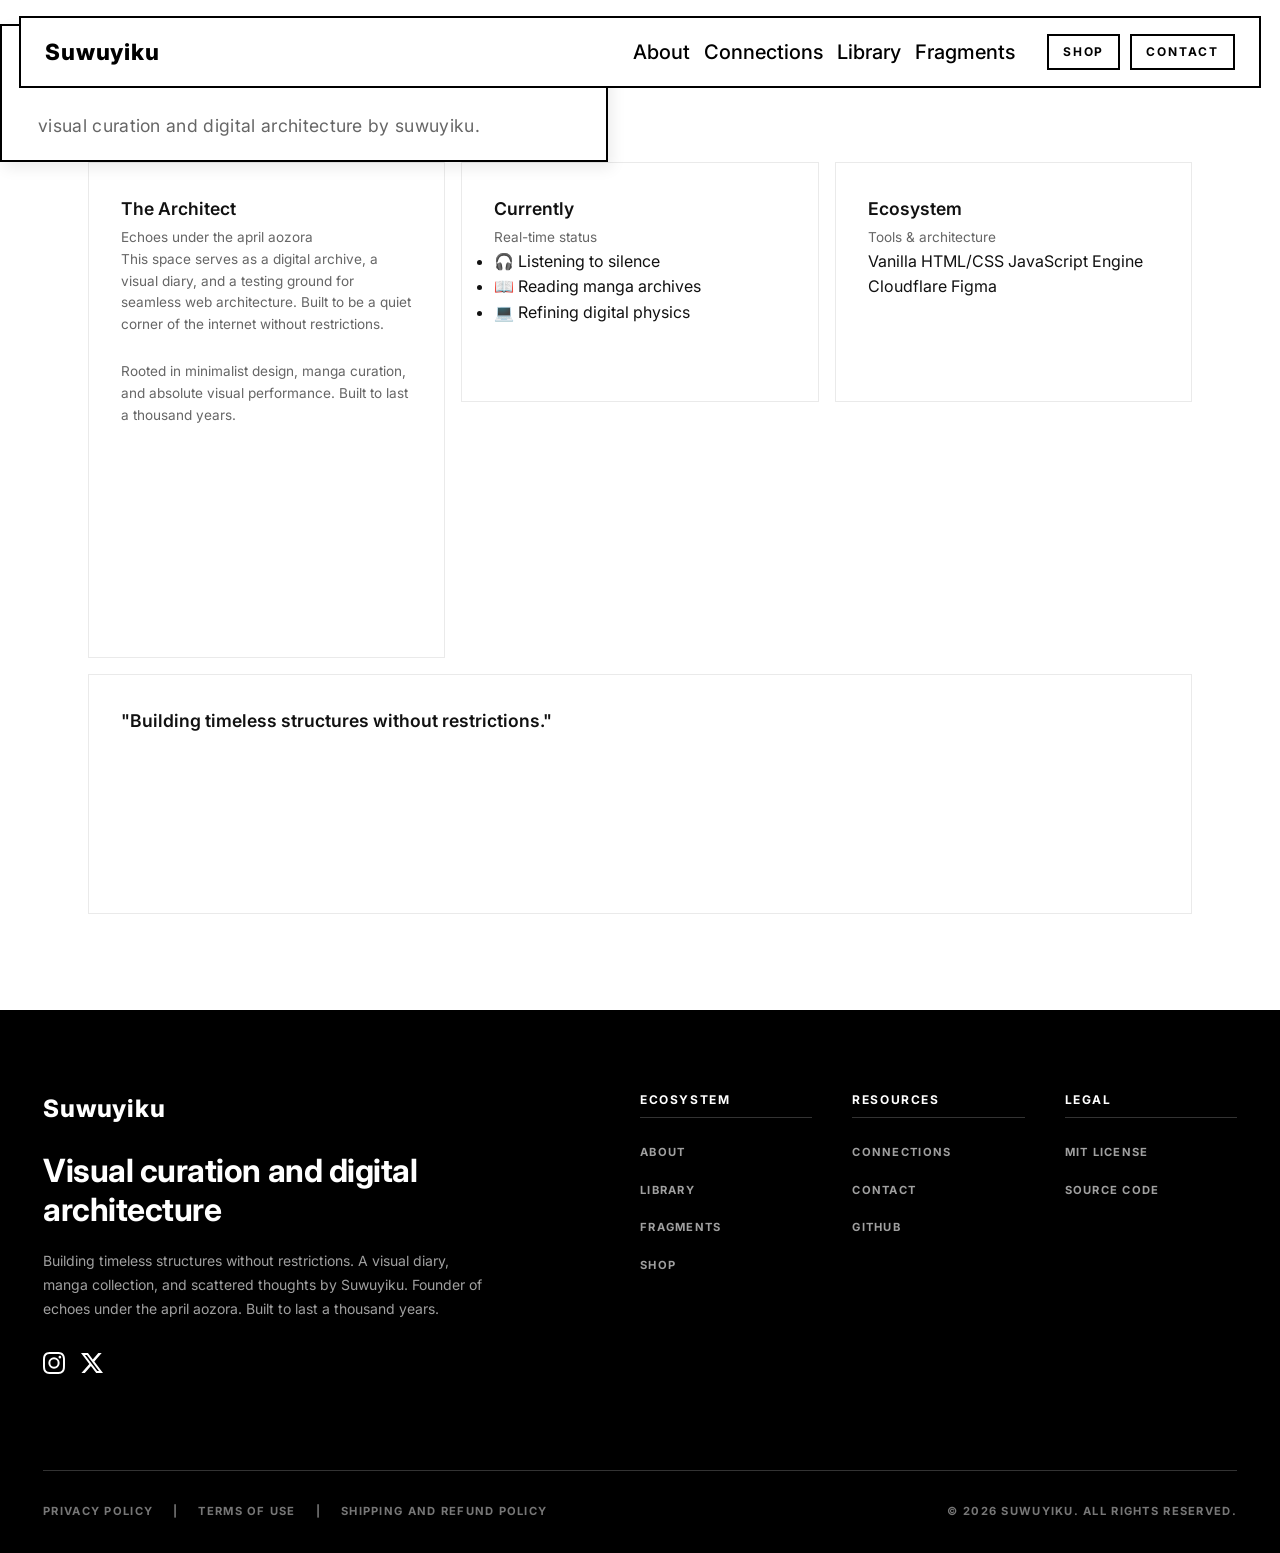
==== about.html @ 95ca5d49 "Add about page with navigation and content" ====
<!DOCTYPE html>
<html lang="en">
<head>
    <meta charset="UTF-8">
    <meta name="viewport" content="width=device-width, initial-scale=1.0">
    <meta name="description" content="Behind the delusion. The visual curation and digital architecture of Suwuyiku.">

    <title>About • Suwuyiku</title>
    
    <link rel="icon" type="image/webp" href="assets/logo.png">
    
    <!-- Strict External Stylesheet Link -->
    <link rel="stylesheet" href="style.css">
    
    <link href="https://fonts.googleapis.com/css2?family=Inter:wght@400;500;600;700;800&display=swap" rel="stylesheet">
    <link href="https://fonts.googleapis.com/css2?family=Bebas+Neue&family=Caveat:wght@700&family=Fredoka:wght@600&family=Sniglet&family=Teko:wght@600&display=swap" rel="stylesheet">
</head>
<body>

    <!-- NAV BAR (Exact match to index) -->
    <nav class="top-nav">
        <div class="nav-left">
            <a href="/" style="text-decoration: none;"><span class="logo-text">Suwuyiku</span></a>
        </div>
        <div class="nav-right">
            <ul class="nav-links">
                <li><a href="/about" class="active">About</a></li>
                <li><a href="/connections">Connections</a></li>
                <li><a href="/library">Library</a></li>
                <li><a href="/fragments">Fragments</a></li>
            </ul>
            <div class="nav-actions">
                <a href="https://suwuyiku.pages.dev/shop" class="btn-action">SHOP</a>
                <a href="/contact" class="btn-action">CONTACT</a>
            </div>
            <button class="hamburger-btn" aria-label="Open Menu">
                <span class="bar"></span><span class="bar"></span><span class="bar"></span>
            </button>
        </div>
    </nav>

    <!-- MOBILE SIDEBAR (Exact match to index) -->
    <div class="mobile-sidebar">
        <div class="sidebar-header">
            <a href="/" class="sidebar-logo" style="text-decoration: none;">Suwuyiku</a>
            <button class="close-sidebar-btn" aria-label="Close Menu">&times;</button>
        </div>
        <div class="sidebar-menu-container">
            <ul class="sidebar-links">
                <li><a href="/">Home</a></li>
                <li><a href="/about">About</a></li>
                <li><a href="/connections">Connections</a></li>
                <li><a href="/library">Library</a></li>
                <li><a href="/fragments">Fragments</a></li>
            </ul>
            <div class="sidebar-actions">
                <a href="https://suwuyiku.pages.dev/shop" class="sidebar-btn-action">SHOP</a>
                <a href="/contact" class="sidebar-btn-action">CONTACT</a>
            </div>
        </div>
        <div class="sidebar-footer">
            <span class="copyright">&copy; 2026 SUWUYIKU. ALL RIGHTS RESERVED.</span>
        </div>
    </div>
    <div class="sidebar-overlay"></div>
    
    <!-- PAGE HERO -->
    <header class="page-hero">
        <div class="hero-content">
            <h1>Behind the delusion</h1>
            <h2>visual curation and digital architecture by <span class="name-glow">suwuyiku</span>.</h2>
        </div>
    </header>
    
    <!-- ABOUT BENTO GRID -->
    <main class="bento-container about-page-grid">
        
        <!-- Bio Card (Large) -->
        <div class="bento-card card-large profile-card">
            <div class="card-content">
                <h2>The Architect</h2>
                <p>Echoes under the april aozora</p>
                <div class="bio-text">
                    <p>This space serves as a digital archive, a visual diary, and a testing ground for seamless web architecture. Built to be a quiet corner of the internet without restrictions.</p>
                    <br>
                    <p>Rooted in minimalist design, manga curation, and absolute visual performance. Built to last a thousand years.</p>
                </div>
            </div>
        </div>
        
        <!-- Status Card -->
        <div class="bento-card status-card">
            <div class="card-content">
                <h2>Currently</h2>
                <p>Real-time status</p>
                <ul class="status-list">
                    <li><span class="status-icon">🎧</span> <span>Listening to silence</span></li>
                    <li><span class="status-icon">📖</span> <span>Reading manga archives</span></li>
                    <li><span class="status-icon">💻</span> <span>Refining digital physics</span></li>
                </ul>
            </div>
        </div>

        <!-- Stack / Philosophy Card -->
        <div class="bento-card stack-card">
            <div class="card-content">
                <h2>Ecosystem</h2>
                <p>Tools & architecture</p>
                <div class="stack-tags">
                    <span class="tag">Vanilla HTML/CSS</span>
                    <span class="tag">JavaScript Engine</span>
                    <span class="tag">Cloudflare</span>
                    <span class="tag">Figma</span>
                </div>
            </div>
        </div>

        <!-- Quote Card (Full Wide) -->
        <div class="bento-card card-full-wide quote-card">
             <div class="card-content">
                  <h2 class="handwriting-quote">"Building timeless structures without restrictions."</h2>
             </div>
        </div>

    </main>

    <!-- FOOTER (Exact match to index) -->
    <footer class="site-footer">
        <div class="footer-top">
            <div class="footer-brand">
                <span class="logo-text footer-logo">Suwuyiku</span>
                <h2>Visual curation and digital architecture</h2>
                <p>Building timeless structures without restrictions. A visual diary, manga collection, and scattered thoughts by Suwuyiku. Founder of echoes under the april aozora. Built to last a thousand years.</p>
                <div class="footer-social-icons">
                    <a href="https://instagram.com/Suwuyiku" target="_blank" rel="noopener noreferrer" aria-label="Instagram">
                        <svg viewBox="0 0 24 24" width="22" height="22" fill="currentColor"><path d="M12 2.163c3.204 0 3.584.012 4.85.07 3.252.148 4.771 1.691 4.919 4.919.058 1.265.069 1.645.069 4.849 0 3.205-.012 3.584-.069 4.849-.149 3.225-1.664 4.771-4.919 4.919-1.266.058-1.644.07-4.85.07-3.204 0-3.584-.012-4.849-.07-3.26-.149-4.771-1.7-4.919-4.92-.058-1.265-.07-1.644-.07-4.849 0-3.204.013-3.583.07-4.849.149-3.227 1.664-4.771 4.919-4.919 1.266-.057 1.645-.069 4.849-.069zM12 0C8.741 0 8.333.014 7.053.072 2.695.272.273 2.69.073 7.052.014 8.333 0 8.741 0 12c0 3.259.014 3.668.072 4.948.2 4.358 2.618 6.78 6.98 6.98C8.333 23.986 8.741 24 12 24c3.259 0 3.668-.014 4.948-.072 4.354-.2 6.782-2.618 6.979-6.98.059-1.28.073-1.689.073-4.948 0-3.259-.014-3.667-.072-4.947-.196-4.354-2.617-6.78-6.979-6.98C15.668.014 15.259 0 12 0zm0 5.838a6.162 6.162 0 100 12.324 6.162 6.162 0 000-12.324zM12 16a4 4 0 110-8 4 4 0 010 8zm6.406-11.845a1.44 1.44 0 100 2.881 1.44 1.44 0 000-2.881z"/></svg>
                    </a>
                    <a href="https://x.com/Suwuyiku" target="_blank" rel="noopener noreferrer" aria-label="X (Twitter)">
                        <svg viewBox="0 0 24 24" width="22" height="22" fill="currentColor"><path d="M18.901 1.153h3.68l-8.04 9.19L24 22.846h-7.406l-5.8-7.584-6.638 7.584H.474l8.6-9.83L0 1.154h7.594l5.243 6.932ZM17.61 20.644h2.039L6.486 3.24H4.298Z"/></svg>
                    </a>
                </div>
            </div>
            <div class="footer-links">
                <div class="link-column">
                    <h3>Ecosystem</h3>
                    <ul>
                        <li><a href="/about">About</a></li>
                        <li><a href="/library">Library</a></li>
                        <li><a href="/fragments">Fragments</a></li>
                        <li><a href="https://suwuyiku.pages.dev/shop">Shop</a></li>
                    </ul>
                </div>
                <div class="link-column">
                    <h3>Resources</h3>
                    <ul>
                        <li><a href="/connections">Connections</a></li>
                        <li><a href="/contact">Contact</a></li>
                        <li><a href="https://github.com/Suwuyiku">GitHub</a></li>
                    </ul>
                </div>
                <div class="link-column">
                    <h3>Legal</h3>
                    <ul>
                        <li><a href="https://github.com/Suwuyiku/suwuyiku/blob/main/LICENSE">MIT License</a></li>
                        <li><a href="https://github.com/Suwuyiku/suwuyiku">Source Code</a></li>
                    </ul>
                </div>
            </div>
        </div>
        <div class="footer-bottom">
            <div class="footer-bottom-links">
                <a href="/legal/privacy-policy">Privacy Policy</a><span class="divider">|</span>
                <a href="/legal/terms-of-use">Terms of Use</a><span class="divider">|</span>
                <a href="/legal/shipping-and-refund">Shipping and Refund Policy</a>
            </div>
            <div class="copyright">&copy; 2026 Suwuyiku. All Rights Reserved.</div>
        </div>
    </footer>

    <!-- LIGHTWEIGHT JS FOR MOBILE MENU ONLY -->
    <script>
        document.addEventListener("DOMContentLoaded", () => {
            const hamburger = document.querySelector('.hamburger-btn');
            const sidebar = document.querySelector('.mobile-sidebar');
            const overlay = document.querySelector('.sidebar-overlay');
            const closeBtn = document.querySelector('.close-sidebar-btn');

            if (hamburger && sidebar && overlay && closeBtn) {
                function toggleMenu() {
                    sidebar.classList.toggle('active');
                    overlay.classList.toggle('active');
                    document.body.classList.toggle('no-scroll'); 
                }
                hamburger.addEventListener('click', toggleMenu);
                closeBtn.addEventListener('click', toggleMenu);
                overlay.addEventListener('click', toggleMenu);
            }
        });
    </script>
</body>
</html>
---- style.css ----
/* =========================================
   SUWUYIKU • MASTER STYLESHEET
   
   TABLE OF CONTENTS:
   01. CORE & VARIABLES
   02. NAVIGATION & FOOTER
   03. HOME PAGE: HERO & BENTO GRID
   04. HOME PAGE: BENTO CARD COMPONENTS
   05. PAGE: ABOUT (Reserved Room)
   06. PAGE: SHOP (Reserved Room)
   07. PAGE: LIBRARY (KODANSHA EDITORIAL ENGINE)
   08. PAGE: FRAGMENTS
   09. PAGE: CONNECTIONS
   10. PAGE: CONTACT & LEGAL
   11. MOBILE RESPONSIVE ENGINE (Must remain at bottom)
   ========================================= */

/* =========================================
   01. CORE & VARIABLES
   ========================================= */
html { font-size: 100%; -webkit-text-size-adjust: 100%; scroll-behavior: smooth; }
* { margin: 0; padding: 0; box-sizing: border-box; font-family: 'Inter', -apple-system, BlinkMacSystemFont, "Segoe UI", sans-serif; }

:root {
    --bg-color: #FFFFFF;
    --text-color: #111111;
    --border-color: #EAEAEA; 
    --kodansha-black: #000000; 
    --hover-gray: #888888; 
}

::selection { background-color: var(--kodansha-black); color: var(--bg-color); }
::-moz-selection { background-color: var(--kodansha-black); color: var(--bg-color); }
.site-footer ::selection, .site-footer *::selection { background-color: var(--bg-color); color: var(--kodansha-black); }
.site-footer ::-moz-selection, .site-footer *::-moz-selection { background-color: var(--bg-color); color: var(--kodansha-black); }

body { background-color: var(--bg-color); color: var(--text-color); padding: 0; line-height: 1.6; overflow-x: hidden; display: flex; flex-direction: column; min-height: 100vh; }
a:focus-visible, button:focus-visible { outline: 0.125rem solid var(--hover-gray); outline-offset: 0.125rem; }
.protected-img { -webkit-user-drag: none !important; user-select: none !important; -moz-user-select: none !important; -webkit-user-select: none !important; -ms-user-select: none !important; pointer-events: auto; }

/* =========================================
   02. NAVIGATION & FOOTER
   ========================================= */
.top-nav { position: sticky; top: 1rem; z-index: 1000; display: flex; justify-content: space-between; align-items: center; border: 0.125rem solid var(--kodansha-black); padding: 1rem 1.5rem; background-color: var(--bg-color); margin: 1rem 1.5vw 0 1.5vw; }
.nav-left { display: flex; align-items: center; }
.logo-text { font-size: 1.4rem; font-weight: 800; letter-spacing: 0.05rem; color: var(--kodansha-black); }
.nav-right { display: flex; align-items: center; gap: 2rem; }
.nav-links { list-style: none; display: flex; gap: 0.875rem; }
.nav-links li a { position: relative; text-decoration: none; color: var(--kodansha-black); font-weight: 500; font-size: 1.25rem; padding-bottom: 0.25rem; transition: color 0.25s ease-out; }
.nav-links li a::after { content: ''; position: absolute; width: 100%; height: 0.125rem; bottom: 0; left: 0; background-color: var(--kodansha-black); transform: scaleX(0); transform-origin: bottom right; transition: transform 0.25s ease-out, background-color 0.25s ease-out; }
.nav-links li a:hover { color: var(--hover-gray); }
.nav-links li a:hover::after { transform: scaleX(1); transform-origin: bottom left; background-color: var(--hover-gray); }

.nav-actions { display: flex; gap: 0.625rem; }
.btn-action { display: flex; align-items: center; justify-content: center; text-decoration: none; color: var(--kodansha-black); border: 0.125rem solid var(--kodansha-black); padding: 0.375rem 0.875rem; font-size: 0.75rem; font-weight: 700; letter-spacing: 0.12rem; text-transform: uppercase; transition: all 0.2s ease; }
.btn-action:hover { background-color: var(--kodansha-black); border-color: var(--kodansha-black); color: var(--bg-color); }

.site-footer { background-color: var(--kodansha-black); color: var(--bg-color); padding: 5rem calc(1.5vw + 1.5rem) 2rem calc(1.5vw + 1.5rem); margin-top: auto; width: 100%; }
.footer-top { display: flex; justify-content: space-between; width: 100%; }
.footer-brand { width: 42%; padding-right: 3rem; }
.footer-logo { color: var(--bg-color); font-size: 1.5rem; display: block; margin-bottom: 0.5rem; }
.footer-brand h2 { font-size: 2rem; font-weight: 700; margin: 1.5rem 0 1.25rem 0; letter-spacing: -0.03rem; line-height: 1.2; }
.footer-brand p { font-size: 0.875rem; color: #A0A0A0; line-height: 1.7; max-width: 36rem; }
.footer-links { width: 50%; display: grid; grid-template-columns: repeat(3, 1fr); gap: 2.5rem; }
.link-column h3 { font-size: 0.75rem; font-weight: 700; color: var(--bg-color); text-transform: uppercase; letter-spacing: 0.1rem; border-bottom: 0.0625rem solid #333333; padding-bottom: 0.5rem; margin-bottom: 1.25rem; }
.link-column ul { list-style: none; display: flex; flex-direction: column; gap: 0.75rem; }
.link-column a { text-decoration: none; color: #A0A0A0; font-size: 0.7rem; font-weight: 700; text-transform: uppercase; letter-spacing: 0.08rem; transition: color 0.2s ease; }
.link-column a:hover { color: var(--bg-color); }
.footer-bottom { display: flex; justify-content: space-between; align-items: center; width: 100%; margin-top: 6rem; padding-top: 2rem; border-top: 0.0625rem solid #333333; font-size: 0.7rem; font-weight: 700; color: #777777; text-transform: uppercase; letter-spacing: 0.08rem; }
.footer-bottom-links { display: flex; align-items: center; flex-wrap: wrap; gap: 1.25rem; }
.footer-bottom-links a { color: #777777; text-decoration: none; transition: color 0.2s ease; }
.footer-bottom-links a:hover { color: var(--bg-color); }

/* Footer Social Icons */
.footer-social-icons {
    display: flex;
    gap: 16px;
    margin-top: 2rem; /* Increased from 24px to push them down into the void */
}

.footer-social-icons a {
    color: #ffffff;
    display: flex;
    align-items: center;
    justify-content: center;
    transition: opacity 0.2s ease; /* Stripped the transform transition */
}

.footer-social-icons a:hover {
    opacity: 0.6; /* Keeps the clean fade, no stupid bouncing */
}

.hamburger-btn, .mobile-sidebar, .sidebar-overlay { display: none; } 
.no-scroll { overflow: hidden; }

/* =========================================
   03. HOME PAGE: HERO & BENTO GRID
   ========================================= */
.hero { position: relative; padding: 0 3rem 2.5rem 3rem; max-width: 75rem; margin: -4.7rem auto 0 auto; width: 100%; }
.hero-anime-banner { position: relative; width: 100%; height: 36rem; background-color: #84C1E9; overflow: hidden; -webkit-mask-image: linear-gradient(to bottom, rgba(0,0,0,1) 50%, rgba(0,0,0,0) 100%); mask-image: linear-gradient(to bottom, rgba(0,0,0,1) 50%, rgba(0,0,0,0) 100%); }
.hero-tint-img { width: 100%; height: 100%; object-fit: cover; object-position: center 10%; mix-blend-mode: multiply; opacity: 0.45; }
.hero-content { position: relative; z-index: 2; background-color: var(--bg-color); border: 0.125rem solid var(--kodansha-black); box-shadow: 4px 6px 14px rgba(0, 0, 0, 0.08); padding: 1.25rem 2.25rem; max-width: 38rem; text-align: left; margin-top: -4rem; user-select: none; }
.hero-content h1 { margin-top: 0; margin-bottom: 0.5rem; font-size: 2.6rem; font-weight: 600; letter-spacing: -0.02rem; line-height: 1.2; }
.hero-content h2 { font-size: 1.1rem; font-weight: 400; color: #666666; margin-top: 1rem; letter-spacing: 0.02rem; line-height: 1.6; }
.name-glow { transition: color 0.4s ease, text-shadow 0.4s ease; cursor: default; }
.name-glow:hover { color: #84C1E9; text-shadow: 0 0 8px rgba(132, 193, 233, 0.9), 0 0 16px rgba(132, 193, 233, 0.6); }

.bento-container { display: grid; grid-template-columns: repeat(3, 1fr); grid-auto-rows: 15rem; gap: 1rem; max-width: 75rem; margin: 0 auto 6rem auto; padding: 0 3rem; width: 100%; }
.bento-card { display: flex; flex-direction: column; justify-content: space-between; text-decoration: none; color: var(--text-color); border: 0.0625rem solid var(--border-color); background-color: var(--bg-color); padding: 2rem; transition: border-color 0.2s ease, transform 0.2s ease; }
.card-content h2 { font-size: 1.1rem; font-weight: 600; margin-bottom: 0.25rem; }
.card-content p { font-size: 0.85rem; color: #666666; }
.bento-card:hover { border-color: #4A5C6A; transform: translateY(-0.125rem); }

.card-large { grid-row: span 2; } 
.card-large-wide { grid-column: span 2; } 
.card-full-wide { grid-column: 1 / -1; } 

/* =========================================
   04. HOME PAGE: BENTO CARD COMPONENTS
   ========================================= */
/* About Box Anchor */
.about-card-special { position: relative; overflow: hidden; }

/* The Wrapper anchors the entire interaction */
.about-logo-wrapper {
    position: absolute;
    bottom: 2.25rem;
    left: 1.85rem;
    display: flex;
    align-items: center;
    pointer-events: auto;
    z-index: 10;
}

/* ====================================================
   THE IMAGE 
   ==================================================== */
.about-anchor-mark { 
    position: relative;
    z-index: 5; 
    width: 3.5rem; 
    height: 3.5rem; 
    border-radius: 50%; 
    object-fit: cover; 
    opacity: 0.65; 
    filter: grayscale(60%); 
    border: 0.12rem solid var(--bg-color); 
    box-shadow: 0 4px 10px rgba(0, 0, 0, 0.08); 
    transform: rotate(5deg); 
    
    /* ULTRA-FAST EXIT: 0.15s hard snap the millisecond you leave the grid */
    transition: opacity 0.15s ease-out, filter 0.15s ease-out, transform 0.15s ease-out; 
}

/* Card Hover: Switch to SLOW, luxurious animations when inside */
.about-card-special:hover .about-anchor-mark { 
    opacity: 1; 
    filter: grayscale(0%); 
    transform: rotate(-3deg); 
    transition: opacity 0.8s cubic-bezier(0.22, 1, 0.36, 1), 
                filter 0.8s cubic-bezier(0.22, 1, 0.36, 1), 
                transform 0.8s cubic-bezier(0.22, 1, 0.36, 1); 
}

/* ====================================================
   THE HIDDEN TEXT 
   ==================================================== */
.about-logo-text {
    position: absolute;
    left: 0; 
    z-index: 4; 
    font-family: 'Inter', sans-serif;
    font-size: 1.15rem; 
    font-weight: 800; 
    letter-spacing: -0.02em;
    color: var(--kodansha-black); 
    opacity: 0; 
    pointer-events: none; 
    transform: translateX(0); 
    
    /* The Ghost Hitbox for easy interaction */
    padding: 2rem 2rem 2rem 3rem; 
    margin: -2rem -2rem -2rem -3rem; 
    white-space: nowrap; 
    
    /* ULTRA-FAST EXIT: 0.1s hard snap the millisecond you leave the grid */
    transition: opacity 0.1s ease-out, transform 0.15s ease-out; 
    transition-delay: 0s; 
}

/* Card Hover for Text: Zips back beautifully if you drop off the logo but stay in the grid */
.about-card-special:hover .about-logo-text {
    transition: opacity 0.6s cubic-bezier(0.22, 1, 0.36, 1), 
                transform 0.8s cubic-bezier(0.22, 1, 0.36, 1);
    transition-delay: 0s; 
}

/* The 2.5-SECOND FUSE: Text slides out */
.about-logo-wrapper:hover .about-logo-text {
    opacity: 1; 
    pointer-events: auto; 
    transform: translateX(3.7rem); 
    transition-delay: 2.5s; 
}


/* Fragments Dual-Live Monitor */
.fragments-card-special .card-content { display: flex; flex-direction: column; justify-content: flex-start; height: 100%; }
.fragments-card-special .card-content p { margin-bottom: 0; }
.live-monitor { display: flex; flex-direction: column; gap: 0.25rem; margin-top: 0.75rem; }
.monitor-row { font-family: 'Inter', monospace; font-size: 0.75rem; color: #777777; display: flex; align-items: center; white-space: nowrap; overflow: hidden; text-overflow: ellipsis; }
.monitor-row.faded { opacity: 0.45; font-size: 0.7rem; }
.monitor-bullet { font-size: 0.75rem; color: var(--kodansha-black); margin-right: 0.4rem; }

/* Connections Visual Directory */
.connections-card-special { flex-direction: column; justify-content: space-between; }
.connections-preview-icons { display: flex; gap: 1.25rem; align-items: flex-end; justify-content: flex-end; width: 100%; }
.connections-preview-icons svg { width: 1.35rem; height: 1.35rem; fill: #CCCCCC; transition: fill 0.2s ease, transform 0.2s ease; }
.connections-card-special:hover .connections-preview-icons svg { fill: var(--kodansha-black); }
.connections-card-special:hover .connections-preview-icons svg:nth-child(1) { transform: translateY(-2px); transition-delay: 0s; }
.connections-card-special:hover .connections-preview-icons svg:nth-child(2) { transform: translateY(-2px); transition-delay: 0.05s; }
.connections-card-special:hover .connections-preview-icons svg:nth-child(3) { transform: translateY(-2px); transition-delay: 0.1s; }

/* Shop Creator Avatars */
.shop-card-special { position: relative; overflow: hidden; }
.shop-creator-avatars { display: flex; align-items: flex-end; justify-content: flex-end; width: 100%; margin-top: 1rem; padding-right: 1.5rem; padding-bottom: 0.5rem; }
.creator-avatar { width: 3.5rem; height: 3.5rem; border-radius: 50%; object-fit: cover; position: relative; border: 0.12rem solid var(--bg-color); box-shadow: 0 4px 10px rgba(0, 0, 0, 0.1); background-color: var(--border-color); transition: transform 0.8s ease, box-shadow 0.8s ease, border-color 0.5s ease; cursor: pointer; }
.creator-avatar:nth-child(1) { z-index: 2; transform: rotate(-2deg); }
.creator-avatar:nth-child(2) { margin-left: -1.2rem; transform: translateY(-4px) rotate(2deg); z-index: 1; }
.shop-card-special:hover .creator-avatar:nth-child(1) { transform: translateX(-0.4rem) rotate(-5deg); }
.shop-card-special:hover .creator-avatar:nth-child(2) { transform: translateX(0.4rem) translateY(-4px) rotate(5deg); }
.shop-card-special .creator-avatar:hover { z-index: 10 !important; transform: translateY(-8px) rotate(0deg) !important; }
.shop-card-special .creator-avatar:nth-child(1):hover { border-color: #F8E08E; box-shadow: 0 8px 20px rgba(248, 224, 142, 0.45); }
.shop-card-special .creator-avatar:nth-child(2):hover { border-color: #D1C1FA; box-shadow: 0 8px 20px rgba(209, 193, 250, 0.45); }
/* UPGRADED: Dynamic Title Alignment & Smooth Animation */
.dynamic-creator-title { 
    color: var(--hover-gray); 
    margin-left: 0.35rem; 
    position: absolute; 
    pointer-events: none; 
    font-family: 'Inter', sans-serif; 
    font-size: 0.8rem; 
    font-weight: 500; 
    opacity: 0; 
    /* Dropped down exactly 0.15rem for perfect optical centering, tucked slightly left for the slide-in */
    transform: translateY(0.15rem) translateX(-0.35rem); 
    /* Premium hardware-accelerated Apple-style glide */
    transition: opacity 0.5s cubic-bezier(0.22, 1, 0.36, 1), transform 0.6s cubic-bezier(0.22, 1, 0.36, 1); 
    will-change: transform, opacity;
}

.shop-card-special:has(.creator-avatar:hover) .dynamic-creator-title { 
    opacity: 1; 
    /* Glides smoothly out to its resting place */
    transform: translateY(0.15rem) translateX(0); 
}

.creator-name { 
    display: none; 
    opacity: 0; 
    white-space: nowrap; 
}

.shop-card-special:has(.creator-avatar:nth-child(1):hover) .creator-1,
.shop-card-special:has(.creator-avatar:nth-child(2):hover) .creator-2 { 
    display: inline-block; 
    opacity: 1; 
}

/* Library Mini Manga Stack */
.library-card-special { position: relative; overflow: hidden; }
.mini-manga-stack { display: flex; align-items: flex-end; justify-content: flex-end; width: 100%; margin-top: 1rem; padding-right: 2rem; padding-bottom: 0.5rem; }
.mini-manga { width: 4.5rem; height: auto; border-radius: 4px; position: relative; border: 1px solid transparent; box-shadow: 4px 0 10px rgba(0, 0, 0, 0.15); flex-shrink: 0; transition: transform 0.7s ease, margin 0.7s ease, border-color 0.3s ease, box-shadow 0.7s ease; cursor: pointer; }
.mini-manga:nth-child(1) { z-index: 5; transform: rotate(-3deg) translateY(2px); }
.mini-manga:nth-child(2) { z-index: 4; transform: rotate(1deg) translateY(-1px); }
.mini-manga:nth-child(3) { z-index: 3; transform: rotate(-2deg) translateY(3px); }
.mini-manga:nth-child(4) { z-index: 2; transform: rotate(2deg) translateY(0px); }
.mini-manga:nth-child(5) { z-index: 1; transform: rotate(-1deg) translateY(2px); }
.mini-manga:not(:first-child) { margin-left: -2.7rem; }
.library-card-special:hover .mini-manga:not(:first-child) { margin-left: -0.5rem; }
.library-card-special:hover .mini-manga:nth-child(1) { transform: rotate(-4deg) translateY(0); }
.library-card-special:hover .mini-manga:nth-child(2) { transform: rotate(-2deg) translateY(0); }
.library-card-special:hover .mini-manga:nth-child(3) { transform: rotate(0deg) translateY(0); }
.library-card-special:hover .mini-manga:nth-child(4) { transform: rotate(2deg) translateY(0); }
.library-card-special:hover .mini-manga:nth-child(5) { transform: rotate(4deg) translateY(0); }
.library-card-special .mini-manga:nth-child(odd):hover { transform: translate(0.25rem, -1.2rem) rotate(-3deg) scale(1.05) !important; z-index: 10 !important; border-color: var(--kodansha-black); box-shadow: 0 15px 30px rgba(0, 0, 0, 0.3); }
.library-card-special .mini-manga:nth-child(even):hover { transform: translate(0.25rem, -1.2rem) rotate(3deg) scale(1.05) !important; z-index: 10 !important; border-color: var(--kodansha-black); box-shadow: 0 15px 30px rgba(0, 0, 0, 0.3); }

/* Library Glint Animation Engine */
.library-card-special::after { content: "✦"; position: absolute; color: #FFFFFF; opacity: 0; pointer-events: none; z-index: 100; text-shadow: 0 0 12px rgba(255, 255, 255, 1), 0 0 25px rgba(255, 255, 255, 0.8); }
.library-card-special:has(.mini-manga:nth-child(1):hover)::after { right: 20rem; bottom: 4.5rem; font-size: 1.2rem; animation: easter-glint-1 0.6s cubic-bezier(0.34, 1.56, 0.64, 1) 2.8s forwards; }
.library-card-special:has(.mini-manga:nth-child(2):hover)::after { right: 15rem; bottom: 5.5rem; font-size: 1.8rem; color: #88CCFF; text-shadow: 0 0 15px rgba(136, 204, 255, 1), 0 0 30px rgba(0, 119, 255, 0.9); animation: easter-glint-2 0.7s cubic-bezier(0.34, 1.56, 0.64, 1) 3.5s forwards; }
.library-card-special:has(.mini-manga:nth-child(3):hover)::after { right: 11.5rem; bottom: 3.5rem; font-size: 0.9rem; animation: easter-glint-3 0.5s cubic-bezier(0.34, 1.56, 0.64, 1) 2.5s forwards; }
.library-card-special:has(.mini-manga:nth-child(4):hover)::after { right: 7.5rem; bottom: 6.5rem; font-size: 1.4rem; animation: easter-glint-4 0.6s cubic-bezier(0.34, 1.56, 0.64, 1) 3.2s forwards; }
.library-card-special:has(.mini-manga:nth-child(5):hover)::after { right: 3.5rem; bottom: 4rem; font-size: 1.1rem; animation: easter-glint-5 0.55s cubic-bezier(0.34, 1.56, 0.64, 1) 2.9s forwards; }
@keyframes easter-glint-1 { 0% { opacity: 0; transform: scale(0) rotate(-45deg); } 40% { opacity: 1; transform: scale(1.2) rotate(45deg); } 100% { opacity: 0; transform: scale(0) rotate(135deg); } }
@keyframes easter-glint-2 { 0% { opacity: 0; transform: scale(0) rotate(0deg); filter: brightness(1); } 40% { opacity: 1; transform: scale(1.3) rotate(90deg); filter: brightness(1.5); } 100% { opacity: 0; transform: scale(0) rotate(180deg); filter: brightness(1); } }
@keyframes easter-glint-3 { 0% { opacity: 0; transform: scale(0) rotate(30deg); } 40% { opacity: 1; transform: scale(1.5) rotate(120deg); } 100% { opacity: 0; transform: scale(0) rotate(210deg); } }
@keyframes easter-glint-4 { 0% { opacity: 0; transform: scale(0) rotate(-90deg); } 40% { opacity: 1; transform: scale(1.1) rotate(0deg); } 100% { opacity: 0; transform: scale(0) rotate(90deg); } }
@keyframes easter-glint-5 { 0% { opacity: 0; transform: scale(0) rotate(15deg); } 40% { opacity: 1; transform: scale(1.3) rotate(105deg); } 100% { opacity: 0; transform: scale(0) rotate(195deg); } }

/* Library Hover Dynamic Titles */
.dynamic-book-title { color: var(--hover-gray); margin-left: 0.25rem; position: absolute; pointer-events: none; font-family: 'Inter', sans-serif; font-weight: 500; opacity: 0; transition: opacity 0.3s ease; }
.library-card-special:has(.mini-manga:hover) .dynamic-book-title { opacity: 1; }
.book-title { display: none; opacity: 0; transition: opacity 0.3s ease; white-space: nowrap; }
.library-card-special:has(.mini-manga:nth-child(1):hover) .title-1, .library-card-special:has(.mini-manga:nth-child(2):hover) .title-2, .library-card-special:has(.mini-manga:nth-child(3):hover) .title-3, .library-card-special:has(.mini-manga:nth-child(4):hover) .title-4, .library-card-special:has(.mini-manga:nth-child(5):hover) .title-5 { display: inline-block; opacity: 1; }
.jp { font-family: 'Inter', sans-serif !important; font-weight: 400 !important; font-size: 0.9rem !important; letter-spacing: normal !important; vertical-align: baseline; }
.title-1 .eng { font-family: 'Caveat', cursive; font-weight: 700; font-size: 1.15rem; display: inline-block; transform: translateY(0.12rem); }
.title-2 .eng { font-family: 'Fredoka', sans-serif; font-weight: 600; font-size: 0.9rem; letter-spacing: -0.02rem; }
.title-3 .eng { font-family: 'Sniglet', cursive; font-weight: 400; font-size: 0.9rem; }
.title-4 .eng { font-family: 'Teko', sans-serif; font-weight: 600; font-size: 1.1rem; letter-spacing: 0.05rem; display: inline-block; transform: translateY(0.08rem); }
.title-5 .eng { font-family: 'Bebas Neue', sans-serif; font-weight: 400; font-size: 1.05rem; letter-spacing: 0.05rem; display: inline-block; transform: translateY(0.08rem); }

/* =========================================
   05. PAGE: ABOUT (Reserved Room)
   ========================================= */
/* Future About Page styling will go here */

/* =========================================
   06. PAGE: SHOP (Reserved Room)
   ========================================= */
/* Future Shop / Commerce styling will go here */

/* =========================================
   07. PAGE: LIBRARY (KODANSHA EDITORIAL ENGINE)
   ========================================= */

/* Widescreen Container */
.contact-page-wrapper {
    max-width: 1200px;
    margin: 0 auto; 
    padding: 3rem 20px 6rem 20px;
}

/* Header Typography */
.library-header { text-align: left; margin-bottom: 3rem; border-bottom: 0.25rem solid var(--kodansha-black); padding-bottom: 1.5rem; }
.library-header h1 { font-size: 3.5rem; font-weight: 800; letter-spacing: -0.04em; color: var(--kodansha-black); margin-bottom: 0.5rem; }
.library-header p { font-size: 1.1rem; color: #666666; font-weight: 500; text-transform: uppercase; letter-spacing: 0.05em; transition: opacity 0.3s ease; }
body.is-searching .library-header p { opacity: 0.3; }

/* =========================================
   THE GRID & THE MONUMENTAL BOXES
   ========================================= */

/* The Main Brutalist Grid - EXACT 4 COLUMNS */
.library-grid { 
    display: grid; 
    grid-template-columns: repeat(4, 1fr); 
    gap: 3rem 2rem; 
    width: 100%; 
    padding-bottom: 4rem; 
}

@media (max-width: 950px) { .library-grid { grid-template-columns: repeat(3, 1fr); } }
@media (max-width: 700px) { .library-grid { grid-template-columns: repeat(2, 1fr); } }

.kodansha-card { 
    display: flex; 
    flex-direction: column; 
    cursor: pointer; 
    -webkit-user-select: none;
    -moz-user-select: none;
    -ms-user-select: none;
    user-select: none;
    -webkit-user-drag: none;
}

/* Kodansha Grey Box & Detail Engine */
.cover-wrapper, .detail-cover-wrapper { 
    background-color: #EBEBEB; 
    box-sizing: border-box;
    position: relative;
    width: 100%;
    aspect-ratio: 1 / 1.45; 
    overflow: hidden;
    display: flex;
    align-items: center;
    justify-content: center;
    padding: 1.5rem; 
}

/* ULTIMATE ANTI-RIP SHIELD (Extended to all covers) */
.cover-wrapper::after, .detail-cover-wrapper::after, .mini-cover-wrapper::after {
    content: '';
    position: absolute;
    top: 0; left: 0; right: 0; bottom: 0;
    z-index: 999;
    background: transparent;
}

.kodansha-card:hover .cover-wrapper {
    background-color: #E2E2E2; 
}

/* The Cover Drop-Shadow Logic */
.book-cover, .detail-cover { 
    max-width: 100%;
    max-height: 100%;
    width: auto;
    height: auto;
    object-fit: contain;
    display: block;
    box-shadow: 4px 4px 12px rgba(0, 0, 0, 0.18), -1px -1px 3px rgba(255,255,255,0.6); 
    pointer-events: none;
    -webkit-user-drag: none;
    user-select: none;
    -webkit-touch-callout: none;
}

/* =========================================
   SKELETON LOADING ANIMATION
   ========================================= */

@keyframes shimmer {
    0% { background-position: -200% 0; }
    100% { background-position: 200% 0; }
}

.skeleton-card {
    display: flex;
    flex-direction: column;
    gap: 0.5rem;
}

/* The gradient that moves left to right */
.skeleton-cover, .skeleton-text {
    background: linear-gradient(90deg, #EBEBEB 25%, #F4F4F4 50%, #EBEBEB 75%);
    background-size: 200% 100%;
    animation: shimmer 1.5s infinite linear;
}

/* Mimics the exact size of the Kodansha Gray Box */
.skeleton-cover {
    width: 100%;
    aspect-ratio: 1 / 1.45; 
}

/* Mimics the Title */
.skeleton-text.title {
    width: 75%;
    height: 1.1rem;
    margin-top: 0.5rem;
}

/* Mimics the Author Name */
.skeleton-text.author {
    width: 45%;
    height: 0.8rem;
}

/* 5. Tighten Top Canvas Gap (ONLY FOR DETAIL VIEW) */
.contact-page-wrapper.dossier-active {
    padding-top: 1.25rem !important; 
}

/* =========================================
   EDITORIAL TYPOGRAPHY
   ========================================= */

.card-text { 
    display: flex; 
    flex-direction: column; 
    gap: 0.15rem; 
    margin-top: 1rem; 
    z-index: 1000;
    position: relative;
}

.series-title { 
    font-size: 0.9rem; 
    font-weight: 800; 
    color: #000000; 
    line-height: 1.3; 
    letter-spacing: 0.01em;
    margin: 0;
}

.series-author { 
    font-size: 0.75rem; 
    color: #777777; 
    font-weight: 500; 
    margin: 0;
}

/* =========================================
   THE DETAIL VIEW (THE DOSSIER)
   ========================================= */

.detail-view { display: none; flex-direction: column; width: 100%; animation: fadeIn 0.4s ease; padding-bottom: 4rem; }

/* Top Breadcrumb Navigation */
.breadcrumbs {
    width: 100%;
    margin-bottom: 2.5rem;
    padding-bottom: 1rem;
    border-bottom: 1px solid var(--border-color, #dddddd);
    display: block; 
}

/* The Perfect Back Button */
.btn-breadcrumb {
    padding: 0.4rem 1.25rem;
    border: 1px solid #000000;
    text-transform: uppercase;
    font-size: 0.75rem;
    font-weight: 800; 
    letter-spacing: 0.05em;
    background: #ffffff;
    color: #000000;
    display: inline-flex;
    align-items: center;
    cursor: pointer;
    transition: all 0.2s ease;
}

.btn-breadcrumb:hover { 
    background-color: #f4f4f4; 
}

/* KODANSHA'S EXACT HERO COLUMNS: 50/50 Grid */
.detail-top { 
    display: grid;
    grid-template-columns: 1fr 1fr; 
    gap: 3rem; 
    align-items: start;
}

@media (max-width: 55rem) { 
    .detail-top { grid-template-columns: 1fr; gap: 2.5rem; } 
}

/* FIX: SHRUNK GRAY BOX */
.detail-cover-wrapper { 
    max-width: 320px; 
    margin: 0 auto; 
}

/* Detail Text - Grid Column 2 */
.detail-info { 
    display: flex; 
    flex-direction: column; 
    gap: 1rem; 
}

/* FIX: SHRUNK TITLE */
.detail-title { font-size: 2rem; font-weight: 800; letter-spacing: -0.02em; line-height: 1.1; color: #000000; margin: 0; }

/* KODANSHA TYPOGRAPHY (Author and Review body text) */
.detail-author { 
    font-family: 'Georgia', 'Times New Roman', serif; 
    font-size: 1.15rem; 
    font-weight: 400; 
    color: #333333; 
    text-transform: none; 
    letter-spacing: 0.01em; 
    margin: 0; 
}

.detail-review { 
    font-family: 'Inter', -apple-system, sans-serif;
    font-size: 0.95rem; 
    line-height: 1.7; 
    font-weight: 400;
    color: #444444; 
    margin: 0; 
    white-space: pre-wrap; 
}

/* =========================================
   PUBLISHER ACTION GROUP
   ========================================= */
.publisher-action-group {
    display: flex;
    flex-direction: column;
    gap: 1.25rem;
    margin-top: 1rem;
    align-items: flex-start;
}

.kodansha-btn { 
    display: inline-flex; 
    justify-content: center; 
    align-items: center; 
    border: 2px solid #000000; 
    background: transparent; 
    color: #000000; 
    padding: 0.85rem 1.25rem; 
    font-size: 0.85rem; 
    font-weight: 800; 
    text-transform: uppercase; 
    letter-spacing: 0.05em; 
    text-decoration: none; 
    transition: all 0.2s ease; 
    width: 100%;
    max-width: 280px;
}

.kodansha-btn:hover { background: #EAEAEA; }

#det-publisher-logo {
    display: none;
    height: 1.75rem;
    width: auto;
    object-fit: contain;
    object-position: left;
}

/* =========================================
   NEW FULL-WIDTH VOLUME INFO BOARD
   ========================================= */
.volume-info-section {
    display: flex;
    gap: 2rem;
    width: 100%;
    margin-top: 3rem;
    padding-bottom: 3.5rem;
    border-bottom: 1px solid var(--border-color); /* The clean minimalist line */
    margin-bottom: 2rem;
    align-items: stretch;
}

.volume-info-heading {
    flex: 0 0 25%;
    font-size: 3.5rem;
    font-weight: 800;
    line-height: 1;
    letter-spacing: -0.04em;
    margin: 0;
    color: #000000;
}

.volume-info-board {
    flex: 1;
    display: flex;
    flex-direction: column;
    border: 2px solid #000000;
}

.info-grid {
    display: grid;
    grid-template-columns: repeat(3, 1fr);
    border-bottom: 2px solid #000000;
}

.info-cell {
    padding: 1.2rem 1.5rem;
    border-right: 2px solid #000000;
    display: flex;
    flex-direction: column;
    gap: 0.25rem;
}

.info-cell:last-child { border-right: none; }

/* OVERRIDDEN: Kodansha Editorial Hierarchy */
.info-label { 
    font-size: 0.85rem; 
    font-weight: 800; 
    text-transform: capitalize; /* Kodansha uses Title Case, not ALL CAPS */
    color: #000000; 
    letter-spacing: 0; 
}

.info-value { 
    font-size: 0.95rem; 
    font-weight: 500; 
    color: #666666; /* Light breathable text */
    margin-top: 0.15rem; 
}

.tags-row { display: flex; align-items: center; padding: 1.2rem 1.5rem; gap: 1.5rem; }

.tag-badge { 
            font-family: 'Inter', sans-serif !important; 
            font-size: 0.65rem !important; 
            font-weight: 600 !important; 
            text-transform: uppercase !important;
            letter-spacing: 0.05em !important;
            background-color: #F4F4F4 !important; /* Minimalist Kodansha Gray */
            color: #888888 !important; /* Lighter, cleaner text */
            padding: 0.15rem 0.5rem !important; /* Squashed vertical padding */
            border: none !important; 
            border-radius: 2px !important; 
        }

/* Keeps the table horizontally unified on laptops and tablets */
@media (max-width: 65rem) {
    .volume-info-section { flex-direction: column; gap: 1.5rem; }
}

/* Only collapses to vertical on mobile phones */
@media (max-width: 48rem) {
    .info-grid { grid-template-columns: 1fr; }
    .info-cell { border-right: none; border-bottom: 2px solid #000000; }
    
    /* THE FIX: Removes the double border so the Genre row stays connected */
    .info-cell:last-child { border-bottom: none; } 
}
/* Other Volumes Shelf */
.other-volumes-header { 
    font-size: 1.5rem; 
    font-weight: 900; 
    margin-bottom: 1.5rem; 
    color: #000000;
    /* Removed the border-bottom here */
}

.mini-shelf { 
    display: flex; 
    gap: 1rem; 
    overflow-x: auto; 
    padding-bottom: 3rem; /* Breathing room before the bottom line */
    margin-bottom: 2rem;
    border-bottom: 1px solid var(--border-color); /* The clean line AFTER the shelf */
    -webkit-overflow-scrolling: touch; 
}

.mini-volume { 
    display: flex; 
    flex-direction: column; 
    align-items: center; 
    gap: 0.75rem; 
    cursor: pointer; 
    width: 125px; 
    flex-shrink: 0; 
    /* Opacity and transition rules completely deleted */
}

/* 
   Make sure to completely DELETE this old rule if it's still there:
   .mini-volume:hover, .mini-volume.active { opacity: 1; } 
*/

/* The Exact Kodansha Miniature Gray Box Engine */
.mini-cover-wrapper {
    background-color: #EBEBEB;
    padding: 8%; 
    width: 100%;
    aspect-ratio: 2 / 3; 
    display: flex;
    align-items: center;
    justify-content: center;
    border: 2px solid transparent;
    transition: border-color 0.2s ease, background-color 0.2s ease;
    box-sizing: border-box;
    overflow: hidden;
    position: relative; /* REQUIRED FOR THE INVISIBLE SHIELD */
}

.mini-volume:hover .mini-cover-wrapper { 
    background-color: #E2E2E2; 
}

/* The black border snaps onto the gray box when active */
.mini-volume.active .mini-cover-wrapper { 
    border-color: #000000; 
}

/* The shadow drops from the book INSIDE the gray box */
.mini-cover-wrapper img { 
    max-width: 100%; 
    max-height: 100%;
    width: auto;
    height: auto;
    object-fit: contain; 
    display: block; 
    box-shadow: 2px 2px 8px rgba(0, 0, 0, 0.15); 
    pointer-events: none;
    -webkit-user-drag: none; /* Prevents dragging */
    user-select: none; /* Prevents highlighting */
    -webkit-touch-callout: none; /* Prevents mobile save prompts */
}
/* =========================================
   08. PAGE: FRAGMENTS
   ========================================= */
.fragments-header { margin-bottom: 3rem; border-bottom: 0.125rem solid var(--kodansha-black); padding-bottom: 1.5rem; }
.fragments-header h1 { font-size: 2.5rem; font-weight: 800; letter-spacing: -0.03em; color: var(--kodansha-black); margin-bottom: 0.5rem; }
.fragments-header p { font-size: 1rem; color: #777777; }
.fragment-item { padding: 2rem 0; border-bottom: 1px solid var(--border-color); cursor: pointer; transition: transform 0.3s ease, padding-left 0.3s ease; }
.fragment-item:hover { transform: translateX(4px); padding-left: 0.5rem; }
.fragment-meta { display: flex; justify-content: space-between; align-items: center; font-size: 0.75rem; color: #A0A0A0; text-transform: uppercase; letter-spacing: 0.1em; margin-bottom: 0.75rem; }
.meta-category { font-weight: 700; color: var(--kodansha-black); }
.fragment-title { font-size: 1.5rem; font-weight: 700; color: var(--kodansha-black); line-height: 1.3; transition: color 0.2s ease; }
.fragment-item:hover .fragment-title { color: var(--hover-gray); }

#fragments-canvas { display: none; animation: fadeIn 0.5s ease forwards; }
@keyframes fadeIn { from { opacity: 0; transform: translateY(10px); } to { opacity: 1; transform: translateY(0); } }
.btn-back { display: inline-flex; align-items: center; gap: 0.5rem; background: none; border: none; font-family: 'Inter', sans-serif; font-size: 0.85rem; font-weight: 600; text-transform: uppercase; letter-spacing: 0.05em; color: #777777; cursor: pointer; margin-bottom: 3rem; transition: color 0.2s ease; }
.btn-back:hover { color: var(--kodansha-black); }
.canvas-title { font-size: 2.2rem; font-weight: 800; letter-spacing: -0.02em; line-height: 1.2; margin-bottom: 1rem; }
.canvas-body { margin-top: 3rem; font-size: 1.1rem; line-height: 1.8; color: #222222; min-height: 30vh; overflow-wrap: break-word; word-wrap: break-word; }
.canvas-body p { margin-bottom: 1.75rem; }
.canvas-body h2, .canvas-body h3 { font-weight: 800; margin: 2.5rem 0 1rem 0; color: var(--kodansha-black); }
.image-skeleton { background: #f4f4f4; border-radius: 6px; margin: 2.5rem auto; text-align: center; overflow: hidden; box-shadow: 0 4px 20px rgba(0,0,0,0.06); }
.canvas-image { width: 100%; height: auto; display: block; opacity: 0; transition: opacity 0.5s ease-in; margin: 0; }

.spark-container { margin-top: 5rem; padding-top: 3rem; border-top: 1px solid var(--border-color); display: flex; flex-direction: column; align-items: center; gap: 0.75rem; position: relative; }
.spark-intro { font-size: 0.85rem; color: #A0A0A0; font-style: italic; margin-top: 1rem; letter-spacing: 0.02em; text-align: center; }
.btn-spark { background: none; border: none; font-size: 2rem; color: #DDDDDD; cursor: pointer; transition: color 0.3s ease; position: relative; z-index: 10; }
.btn-spark:hover:not(:disabled) { color: var(--hover-gray); }
.btn-spark.active { color: var(--kodansha-black); }
.btn-spark:disabled { cursor: default; }

@keyframes sparkBurst { 0% { transform: scale(1); text-shadow: 0 0 0px rgba(0,0,0,0); } 50% { transform: scale(1.4); text-shadow: 0 0 20px rgba(0,0,0,0.4); color: var(--kodansha-black); } 100% { transform: scale(1.1); text-shadow: 0 0 5px rgba(0,0,0,0.1); color: var(--kodansha-black); } }
.btn-spark.animating { animation: sparkBurst 0.5s ease forwards; }
.spark-count { font-size: 0.85rem; font-weight: 600; color: #A0A0A0; letter-spacing: 0.05em; }
.particle { position: fixed; pointer-events: none; width: 5px; height: 5px; background-color: var(--kodansha-black); border-radius: 50%; z-index: 9999; animation: shoot 0.6s cubic-bezier(0.1, 0.8, 0.3, 1) forwards; }
@keyframes shoot { 0% { transform: translate(0, 0) scale(1); opacity: 1; } 100% { transform: translate(var(--tx), var(--ty)) scale(0); opacity: 0; } }

/* =========================================
   09. PAGE: CONNECTIONS
   ========================================= */
.connections-header-wrapper { display: flex; flex-direction: row; justify-content: space-between; align-items: flex-end; width: 100%; margin-bottom: 3rem; border-bottom: 0.125rem solid var(--kodansha-black); padding-bottom: 1.5rem; }
.connections-header-left { text-align: left; }
.connections-header-left h1 { font-size: 2.5rem; font-weight: 800; letter-spacing: -0.03em; color: var(--kodansha-black); margin-bottom: 0.5rem; }
.connections-header-left p { font-size: 1rem; color: #777777; }

/* Search Bar */
.search-container { position: relative; }
.search-input { width: 14rem; padding: 0.6rem 1rem 0.6rem 2.25rem; border: 0.125rem solid var(--border-color); border-radius: 4px; font-family: 'Inter', sans-serif; font-size: 0.85rem; font-weight: 500; outline: none; background-color: #FAFAFA; transition: all 0.4s ease; }
.search-input:focus { width: 20rem; border-color: var(--kodansha-black); background-color: var(--bg-color); box-shadow: 0 4px 15px rgba(0,0,0,0.05); }
.search-icon { position: absolute; left: 0.75rem; top: 50%; transform: translateY(-50%); width: 1rem; height: 1rem; fill: #888888; pointer-events: none; transition: fill 0.3s ease; }
.search-input:focus + .search-icon { fill: var(--kodansha-black); }

/* Grid Layout */
.connections-grid { display: grid; grid-template-columns: 1fr 1fr; gap: 1.5rem; align-items: start; width: 100%; }
.filterable-card { padding: 2.5rem; width: 100%; box-sizing: border-box; }
body.is-searching .card-category { opacity: 0.3; transition: opacity 0.3s ease; } 

.card-category { font-size: 0.75rem; text-transform: uppercase; letter-spacing: 0.1em; color: #A0A0A0; margin-bottom: 2rem; border-bottom: 1px solid var(--border-color); padding-bottom: 0.75rem; }
.platform-title-wrapper { display: flex; align-items: center; gap: 0.75rem; }
.platform-text-block { display: flex; flex-direction: column; gap: 0.15rem; text-align: left; }
.route-title { font-size: 1rem; font-weight: 700; color: var(--kodansha-black); line-height: 1.2; transition: color 0.3s ease; }
.universal-handle { color: #A0A0A0; font-weight: 500; font-size: 0.75rem; letter-spacing: 0.02rem; margin-left: 0; }

.platform-item { display: flex; flex-direction: column; width: 100%; padding: 0; transition: opacity 0.3s ease; }
.platform-item .route-header { margin-bottom: 0.5rem; }
.platform-item .route-desc { padding-left: 1.9rem; }
.platform-item:not(:last-child) { border-bottom: 1px solid var(--border-color); padding-bottom: 1.25rem; margin-bottom: 1.25rem; }

/* Connection Hover Engine */
.platform-icon { width: 1.15rem; height: 1.15rem; fill: var(--kodansha-black); transition: fill 0.3s ease, transform 0.3s ease; }
.platform-item.instagram:hover .platform-icon { fill: #E1306C; transform: scale(1.15); }
.platform-item.instagram:hover .route-title { color: #E1306C; }
.platform-item.fanbox:hover .platform-icon { fill: #0052CC; transform: scale(1.15); }
.platform-item.fanbox:hover .route-title { color: #0052CC; }
.platform-item.twitter:hover .platform-icon { fill: #1DA1F2; transform: scale(1.15); }
.platform-item.twitter:hover .route-title { color: #1DA1F2; }
.platform-item.youtube:hover .platform-icon { fill: #FF0000; transform: scale(1.15); }
.platform-item.youtube:hover .route-title { color: #FF0000; }
.platform-item.steam:hover .platform-icon { fill: #66C0F4; transform: scale(1.15); }
.platform-item.steam:hover .route-title { color: #66C0F4; }
.platform-item.xbox:hover .platform-icon { fill: #107C10; transform: scale(1.15); }
.platform-item.xbox:hover .route-title { color: #107C10; }
.platform-item.discord:hover .platform-icon { fill: #5865F2; transform: scale(1.15); }
.platform-item.discord:hover .route-title { color: #5865F2; }
.platform-item.spotify:hover .platform-icon { fill: #1DB954; transform: scale(1.15); }
.platform-item.spotify:hover .route-title { color: #1DB954; }
.platform-item.github:hover .platform-icon { fill: #888888; transform: scale(1.15); }
.platform-item.github:hover .route-title { color: #888888; }

/* =========================================
   10. PAGE: CONTACT & LEGAL
   ========================================= */
.contact-page-wrapper { display: block; width: 100%; max-width: 65rem; margin: 0 auto; padding: 3rem 1.5rem 6rem 1.5rem; text-align: left; }
.contact-page-header { text-align: left; margin-bottom: 3rem; border-bottom: 0.125rem solid var(--kodansha-black); padding-bottom: 1.5rem; }
.contact-page-header h1 { font-size: 2.5rem; font-weight: 800; letter-spacing: -0.03em; color: var(--kodansha-black); margin-bottom: 0.5rem; }
.contact-page-header p { font-size: 1rem; color: #777777; }
.contact-layout { display: grid; grid-template-columns: 1.2fr 1fr; gap: 1.5rem; align-items: start; }
.contact-routes-column { display: flex; flex-direction: column; gap: 1.5rem; }
.route-card { padding: 2rem; display: flex; flex-direction: column; justify-content: center; }
.route-divider { border-bottom: 1px solid var(--border-color); padding-bottom: 1.5rem; margin-bottom: 1.5rem; }
.route-header { display: flex; justify-content: space-between; align-items: center; gap: 1rem; margin-bottom: 0.5rem; }
.route-desc { font-size: 0.85rem; color: #777777; line-height: 1.5; padding-right: 1rem; margin: 0; }
.btn-connect { display: inline-block; padding: 0.4rem 0.8rem; border: 1px solid var(--border-color); border-radius: 4px; font-size: 0.7rem; font-weight: 700; text-transform: uppercase; letter-spacing: 0.05em; color: var(--kodansha-black); text-decoration: none; transition: all 0.2s ease; white-space: nowrap; }
.btn-connect:hover { border-color: var(--kodansha-black); background-color: var(--kodansha-black); color: var(--bg-color); }
.anonymous-card { padding: 3rem 2.5rem; display: flex; flex-direction: column; justify-content: center; align-items: center; text-align: center; background-color: #FAFAFA; }
.anonymous-card h2 { font-size: 1.8rem; font-weight: 800; letter-spacing: -0.02em; margin-bottom: 0.5rem; }
.anonymous-card p { font-size: 0.95rem; color: #777777; margin-bottom: 2rem; }
.btn-soft-blue { display: inline-block; padding: 0.85rem 1.75rem; background-color: #EBF4FA; color: #3A7CA5; border-radius: 8px; font-size: 0.9rem; font-weight: 600; text-decoration: none; transition: all 0.2s ease; }
.btn-soft-blue:hover { background-color: #D6EAF8; color: #2C6385; transform: translateY(-1px); }

.legal-container { max-width: 50rem; margin: 4rem auto 8rem auto; padding: 0 3rem; width: 100%; }
.legal-header { text-align: center; margin-bottom: 1.5rem; }
.legal-header h1 { font-size: 3rem; font-weight: 800; letter-spacing: -0.02rem; }
.legal-content { font-family: -apple-system, BlinkMacSystemFont, "Helvetica Neue", Helvetica, Arial, sans-serif; }
.legal-content h2 { font-size: 1.1rem; font-weight: 700; text-transform: uppercase; margin: 3rem 0 1rem 0; letter-spacing: 0.05rem; }
.legal-content p, .legal-content ul { margin-bottom: 1.5rem; color: #111111; line-height: 1.7; font-size: 0.95rem; }
.legal-content strong { font-weight: 700; color: #000000; }
.legal-content ul { padding-left: 2rem; }
.legal-content li { margin-bottom: 0.75rem; }
.legal-content a { color: var(--kodansha-black) !important; font-weight: 600; text-decoration: underline; text-decoration-thickness: 0.125rem; text-underline-offset: 0.2rem; transition: color 0.2s ease; }
.legal-content a:hover { color: var(--hover-gray) !important; }

/* =========================================
   EMAIL FALLBACK MODAL
   ========================================= */
.modal-overlay {
    position: fixed;
    top: 0;
    left: 0;
    width: 100vw;
    height: 100vh;
    height: 100dvh;
    background: rgba(0, 0, 0, 0.15); /* Drastically lightened the dark overlay */
    display: flex;
    align-items: center;
    justify-content: center;
    z-index: 3000;
    opacity: 0;
    pointer-events: none;
    transition: opacity 0.3s ease;
}

.modal-overlay.active {
    opacity: 1;
    pointer-events: auto;
}

.email-modal {
    background: var(--bg-color);
    border: 1px solid var(--kodansha-black); /* Thinned out the thick border */
    padding: 2.5rem;
    width: 90%;
    max-width: 28rem;
    position: relative;
    transform: translateY(20px);
    transition: transform 0.3s ease;
    box-shadow: 0 10px 30px rgba(0,0,0,0.08);
}

.modal-overlay.active .email-modal {
    transform: translateY(0);
}

.close-modal-btn {
    position: absolute;
    top: 1rem;
    right: 1.25rem;
    background: none;
    border: none;
    font-size: 1.75rem;
    cursor: pointer;
    color: var(--kodansha-black);
    line-height: 1;
    transition: color 0.2s ease;
}

.close-modal-btn:hover {
    color: var(--hover-gray);
}

.modal-title {
    font-size: 1.2rem;
    font-weight: 800;
    margin-bottom: 0.5rem;
    color: var(--kodansha-black);
    letter-spacing: -0.02em;
    text-align: center; /* Center the title */
}

.modal-text {
    font-size: 0.85rem;
    color: #666666;
    line-height: 1.6;
    margin-bottom: 1.5rem;
    text-align: center; /* Center the description */
}

.modal-copy-box {
    display: flex;
    align-items: center;
    justify-content: space-between;
    border: 1px solid var(--border-color);
    padding: 0.5rem 0.5rem 0.5rem 1rem;
    border-radius: 4px;
    background: #FAFAFA;
}

#modal-email-text {
    font-size: 0.85rem;
    font-weight: 600;
    color: var(--kodansha-black);
    letter-spacing: 0.02em;
}

/* Updated Icon Button Styles - Removed the movement */
.btn-copy-icon {
    background: transparent;
    color: var(--kodansha-black);
    border: none;
    padding: 0.4rem;
    cursor: pointer;
    display: flex;
    align-items: center;
    justify-content: center;
    transition: background 0.2s ease; /* Only transition the background now */
    border-radius: 4px;
}

.btn-copy-icon:hover {
    background: #EAEAEA;
    /* transform removed completely to keep it static */
}

/* =========================================
   11. MOBILE RESPONSIVE ENGINE
   ========================================= */
@media (max-width: 48rem) {
    body { -webkit-font-smoothing: antialiased; -moz-osx-font-smoothing: grayscale; }
    body::before { content: ''; position: fixed; top: 0; left: 0; width: 100%; height: 1rem; background-color: var(--bg-color); z-index: 998; }
    
    .top-nav { margin: 1rem 1rem 0 1rem; top: 1rem; width: calc(100% - 2rem); padding: 0.8rem 1.25rem; border: 0.125rem solid var(--kodansha-black); }
    .nav-links, .nav-actions { display: none; } 
    .hamburger-btn { display: flex; flex-direction: column; justify-content: space-between; width: 1.5rem; height: 1.1rem; background: none; border: none; cursor: pointer; z-index: 1001; padding: 0.5rem; margin: -0.5rem; box-sizing: content-box; }
    .hamburger-btn .bar { height: 0.15rem; width: 100%; background-color: var(--kodansha-black); border-radius: 2px; }

    .mobile-sidebar { display: flex; flex-direction: column; position: fixed; top: 0; right: 0; width: 18rem; height: 100vh; height: 100dvh; background-color: var(--bg-color); border-left: 0.125rem solid var(--kodansha-black); z-index: 2000; transform: translateX(100%); transition: transform 0.4s ease; padding: 0; }
    .mobile-sidebar.active { transform: translateX(0); } 
    .sidebar-header { display: flex; justify-content: space-between; align-items: center; padding: max(1.25rem, env(safe-area-inset-top)) 1.5rem 0 1.5rem; }
    .sidebar-logo { font-size: 1.4rem; font-weight: 800; letter-spacing: 0.05rem; color: var(--kodansha-black); }
    .close-sidebar-btn { background: none; border: none; font-size: 2.5rem; cursor: pointer; color: var(--kodansha-black); line-height: 0.8; }
    .sidebar-menu-container { padding: 2.5rem 1.5rem 0.5rem 1.5rem; display: flex; flex-direction: column; gap: 0.75rem; width: 100%; }
    .sidebar-links { list-style: none; display: flex; flex-direction: column; padding: 0; margin: 0; }
    .sidebar-links li { border-bottom: 1px solid var(--border-color); width: 100%; }
    .sidebar-links li:first-child { border-top: 1px solid var(--border-color); }
    .sidebar-links li a { display: block; padding: 0.65rem 0.5rem; font-size: 1rem; font-weight: 600; color: var(--kodansha-black); text-decoration: none; text-align: center; }
    .sidebar-actions { display: flex; flex-direction: column; gap: 0.85rem; padding: 0.5rem 0.5rem; width: 100%; }
    .sidebar-btn-action { display: flex; justify-content: center; align-items: center; width: 100%; text-decoration: none; color: var(--kodansha-black); border: 0.125rem solid var(--kodansha-black); padding: 0.85rem 1rem; font-size: 0.75rem; font-weight: 700; letter-spacing: 0.12rem; text-transform: uppercase; }
    .sidebar-footer { background-color: var(--kodansha-black); padding: 1.5rem 1.5rem; text-align: center; width: 100%; margin-top: auto; }
    .sidebar-footer .copyright { color: #777777; font-size: 0.65rem; font-weight: 700; letter-spacing: 0.08rem; display: block; }
    .sidebar-overlay { display: block; position: fixed; top: 0; left: 0; width: 100vw; height: 100vh; height: 100dvh; background: rgba(0,0,0,0.5); z-index: 1999; opacity: 0; pointer-events: none; transition: opacity 0.3s ease; }
    .sidebar-overlay.active { opacity: 1; pointer-events: auto; }
    
    .hero { padding: 0 0 2rem 0; margin-top: -0.5rem; }
    .hero-anime-banner { height: 65vw; width: calc(100% - 2rem); margin: 0 auto; } 
    .hero-tint-img { object-fit: cover; object-position: center bottom; } 
    .hero-content { padding: 1rem 1.25rem; margin: -2.5rem 1rem 0 1rem; width: auto; max-width: none; box-shadow: 2px 4px 10px rgba(0, 0, 0, 0.08); }
    .hero h1 { font-size: 1.5rem; letter-spacing: -0.02rem; line-height: 1.15; }
    .hero h2 { font-size: 0.85rem; margin-top: 0.5rem; line-height: 1.5; }
    
    .bento-container { grid-template-columns: 1fr; padding: 0 1rem; gap: 1rem; }
    .card-large, .card-large-wide, .card-full-wide { grid-row: span 1; grid-column: span 1; }
    .bento-card { padding: 1.5rem; }
    .dynamic-book-title, .dynamic-creator-title { display: none !important; }

    /* Neutralize Sticky Hovers on Touch Screens */ 
    .library-card-special .mini-manga:nth-child(n):hover,
    .shop-card-special .creator-avatar:nth-child(n):hover,
    .manga-book:nth-child(n):hover { transform: none !important; z-index: auto !important; border-color: transparent !important; }
    .manga-book:nth-child(n):hover { box-shadow: -8px 0 15px rgba(0, 0, 0, 0.2) !important; }
    .library-card-special .mini-manga:nth-child(n):hover { box-shadow: 4px 0 10px rgba(0, 0, 0, 0.15) !important; }
    .library-card-special:hover .mini-manga:not(:first-child) { margin-left: -2.7rem; }

    .fragments-header { margin-bottom: 2rem; padding-bottom: 1.25rem; }
    .fragments-header h1 { font-size: 2rem; }
    .canvas-title { font-size: 1.8rem; }
    .canvas-body { font-size: 1.05rem; margin-top: 2rem; }
    .fragment-meta { flex-direction: column; align-items: flex-start; gap: 0.25rem; }
    .fragment-title { font-size: 1.25rem; }
    .fragment-item { padding: 1.5rem 0; }
    .fragment-item:hover { transform: none; padding-left: 0; }

    .connections-header-wrapper { flex-direction: column !important; align-items: flex-start !important; gap: 1.5rem; }
    .search-container, .search-input, .search-input:focus { width: 100%; }
    .connections-grid { grid-template-columns: 1fr !important; }

    .contact-page-wrapper { padding: 2.5rem 1rem 3rem 1rem; } 
    .contact-page-header h1 { font-size: 2rem; }
    .contact-layout { grid-template-columns: 1fr; gap: 1.25rem; }
    .route-divider { padding-bottom: 1.25rem; margin-bottom: 1.25rem; }
    .route-header { flex-direction: row; align-items: center; justify-content: space-between; gap: 0.5rem; }
    .route-title { font-size: 1rem; } 
    .route-desc { padding-right: 0; margin-bottom: 0.5rem; }
    .anonymous-card { padding: 3rem 1.5rem; }

    .manga-shelf { justify-content: flex-start; padding-bottom: 2rem; }
    .manga-book { width: 8rem; box-shadow: -8px 0 15px rgba(0, 0, 0, 0.2); }
    .manga-book:not(:first-child) { margin-left: -5rem; }

    .legal-container { margin: 1.5rem auto 4rem auto; padding: 0 1rem; }
    .legal-header h1 { font-size: 2.2rem; line-height: 1.2; }
    .legal-content h2 { font-size: 1.05rem; margin: 2rem 0 1rem 0; }
    .legal-content p, .legal-content ul { font-size: 0.95rem; line-height: 1.6; }

    .footer-top { flex-direction: column; gap: 3rem; text-align: center; }
    .footer-brand, .footer-links { flex: 1 1 auto; width: 100%; padding-right: 0; }
    .footer-brand p { margin: 0 auto; }
    
    /* ADD THIS LINE FOR MOBILE CENTERING */
    .footer-social-icons { justify-content: center; }
    
    .footer-links { grid-template-columns: 1fr; gap: 2.5rem; }
    .link-column { text-align: center; }
    .link-column ul { align-items: center; }
    .footer-bottom { flex-direction: column; gap: 1.5rem; text-align: center; }
    .footer-bottom-links { flex-direction: column; gap: 0.85rem; }
    .footer-bottom-links .divider { display: none; }
    .site-footer { padding: 4rem 1rem 2rem 1rem; }
}
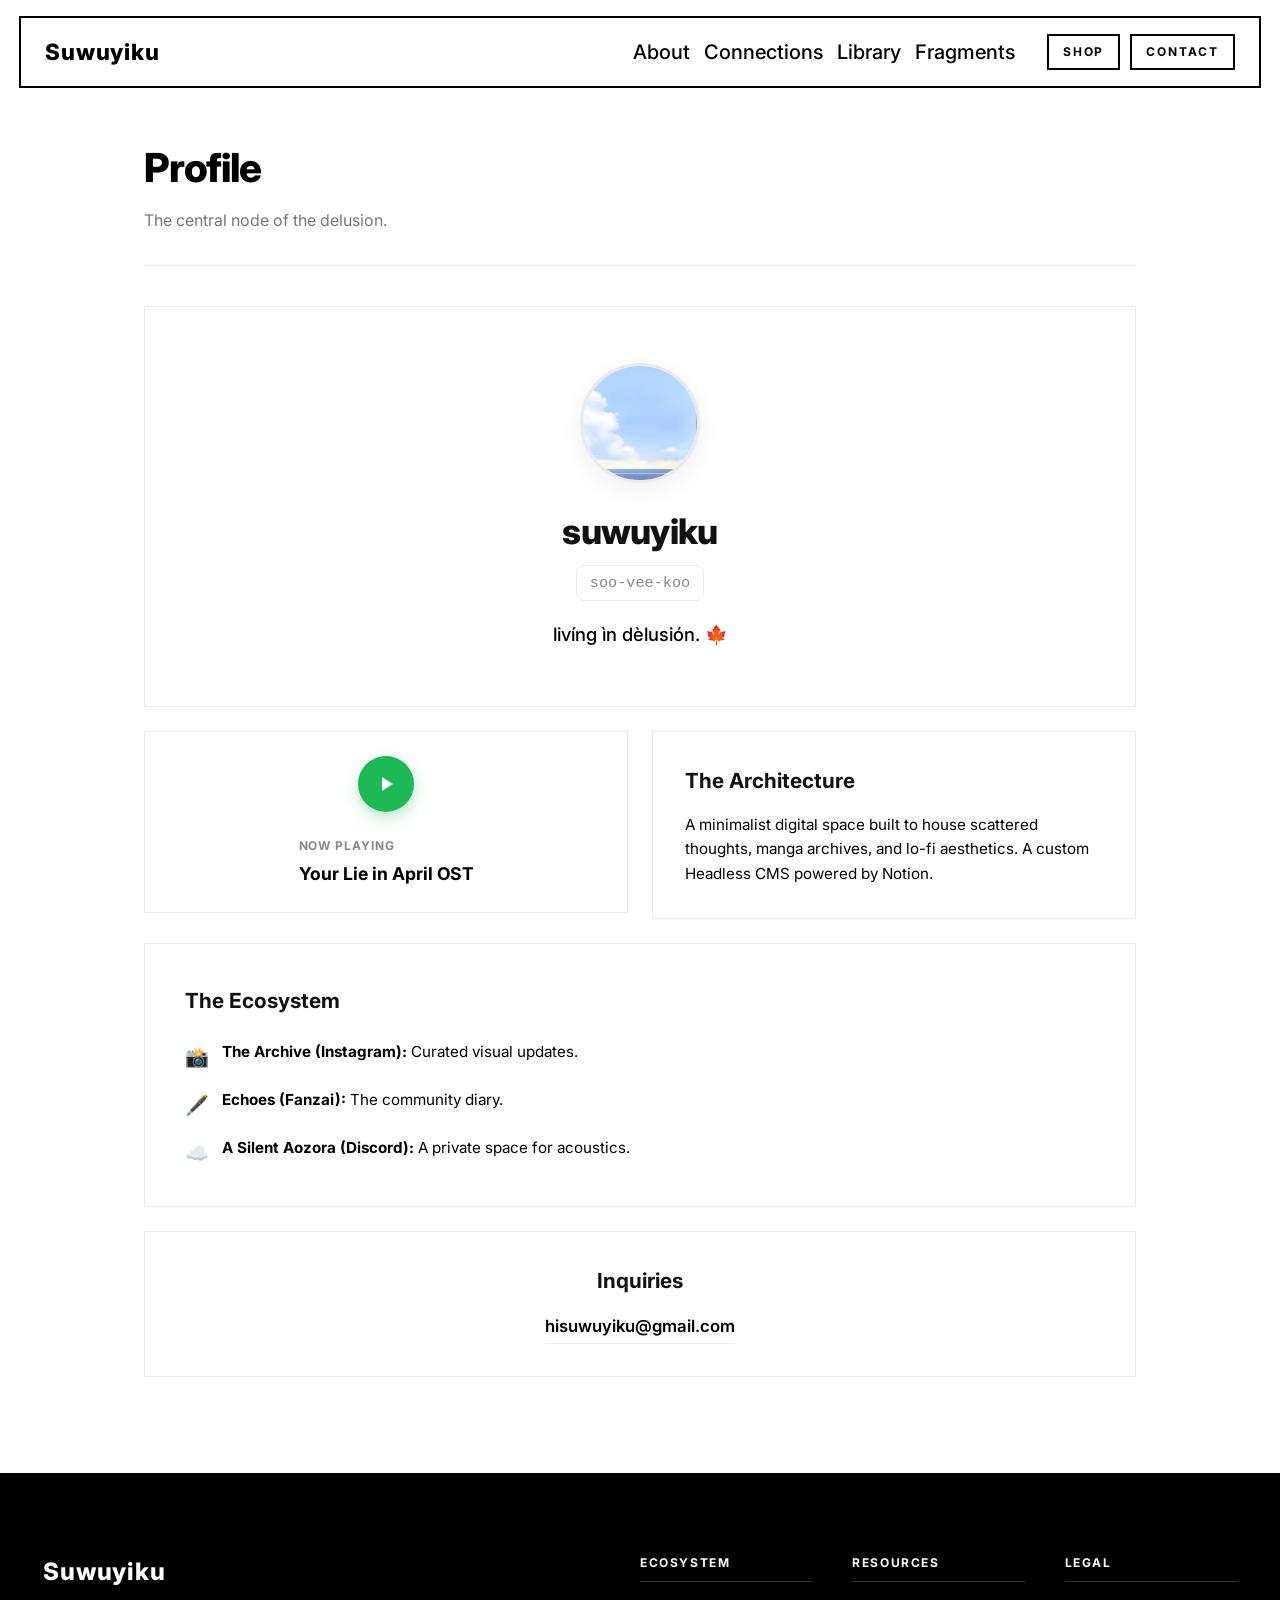
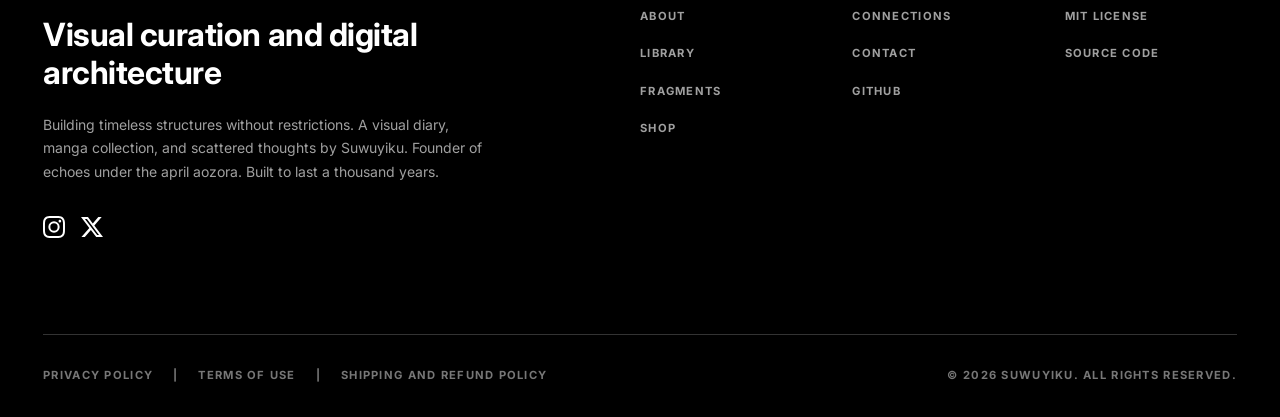
==== commit 4c1b5b97: "Update meta tags and restructure about page" ====
--- a/about.html
+++ b/about.html
@@ -3,21 +3,22 @@
 <head>
     <meta charset="UTF-8">
     <meta name="viewport" content="width=device-width, initial-scale=1.0">
+    <meta name="google-site-verification" content="PBP_jXkzOYsuMUxEpSyD3RMMLK9uf7czmxw5eCV5MUw" />
     <meta name="description" content="Behind the delusion. The visual curation and digital architecture of Suwuyiku.">
 
-    <title>About • Suwuyiku</title>
-    
-    <link rel="icon" type="image/webp" href="assets/logo.png">
+    <title>Profile • Suwuyiku</title>
+    
+    <link rel="icon" type="image/webp" href="/assets/logo.png">
     
     <!-- Strict External Stylesheet Link -->
-    <link rel="stylesheet" href="style.css">
+    <link rel="stylesheet" href="/style.css">
     
     <link href="https://fonts.googleapis.com/css2?family=Inter:wght@400;500;600;700;800&display=swap" rel="stylesheet">
     <link href="https://fonts.googleapis.com/css2?family=Bebas+Neue&family=Caveat:wght@700&family=Fredoka:wght@600&family=Sniglet&family=Teko:wght@600&display=swap" rel="stylesheet">
 </head>
 <body>
 
-    <!-- NAV BAR (Exact match to index) -->
+    <!-- NAV BAR -->
     <nav class="top-nav">
         <div class="nav-left">
             <a href="/" style="text-decoration: none;"><span class="logo-text">Suwuyiku</span></a>
@@ -39,7 +40,7 @@
         </div>
     </nav>
 
-    <!-- MOBILE SIDEBAR (Exact match to index) -->
+    <!-- MOBILE SIDEBAR -->
     <div class="mobile-sidebar">
         <div class="sidebar-header">
             <a href="/" class="sidebar-logo" style="text-decoration: none;">Suwuyiku</a>
@@ -64,67 +65,80 @@
     </div>
     <div class="sidebar-overlay"></div>
     
-    <!-- PAGE HERO -->
-    <header class="page-hero">
-        <div class="hero-content">
-            <h1>Behind the delusion</h1>
-            <h2>visual curation and digital architecture by <span class="name-glow">suwuyiku</span>.</h2>
-        </div>
-    </header>
-    
-    <!-- ABOUT BENTO GRID -->
-    <main class="bento-container about-page-grid">
+    <!-- UNIFIED THEME HEADER (Matches Connections, Library, & Fragments) -->
+    <main class="contact-page-wrapper">
         
-        <!-- Bio Card (Large) -->
-        <div class="bento-card card-large profile-card">
-            <div class="card-content">
-                <h2>The Architect</h2>
-                <p>Echoes under the april aozora</p>
-                <div class="bio-text">
-                    <p>This space serves as a digital archive, a visual diary, and a testing ground for seamless web architecture. Built to be a quiet corner of the internet without restrictions.</p>
-                    <br>
-                    <p>Rooted in minimalist design, manga curation, and absolute visual performance. Built to last a thousand years.</p>
-                </div>
+        <div class="connections-header-wrapper" style="border-bottom: 1px solid var(--border-color); padding-bottom: 2rem; margin-bottom: 2.5rem;">
+            <div class="connections-header-left">
+                <h1>Profile</h1>
+                <p>The central node of the delusion.</p>
             </div>
         </div>
         
-        <!-- Status Card -->
-        <div class="bento-card status-card">
-            <div class="card-content">
-                <h2>Currently</h2>
-                <p>Real-time status</p>
-                <ul class="status-list">
-                    <li><span class="status-icon">🎧</span> <span>Listening to silence</span></li>
-                    <li><span class="status-icon">📖</span> <span>Reading manga archives</span></li>
-                    <li><span class="status-icon">💻</span> <span>Refining digital physics</span></li>
+        <!-- PROFILE BENTO GRID -->
+        <div class="connections-grid">
+            
+            <!-- 1. The Avatar Profile Card (Spans Full Width) -->
+            <div class="bento-card profile-card" style="grid-column: 1 / -1; padding: 3.5rem 2rem; display: flex; flex-direction: column; align-items: center; text-align: center;">
+                <img src="assets/logo/me.jpg" alt="Suwuyiku" style="width: 7.5rem; height: 7.5rem; border-radius: 50%; object-fit: cover; border: 3px solid var(--border-color); margin-bottom: 1.2rem; box-shadow: 0 8px 24px rgba(0,0,0,0.06);">
+                <h2 style="font-size: 2.2rem; margin: 0; font-weight: 800; letter-spacing: -0.02em;">suwuyiku</h2>
+                <p style="color: var(--hover-gray); font-size: 0.95rem; margin: 0.4rem 0 1.2rem 0; font-family: monospace; background: var(--bg-color); padding: 0.3rem 0.8rem; border-radius: 0.5rem; border: 1px solid var(--border-color);">soo-vee-koo</p>
+                <p style="font-size: 1.15rem; font-weight: 500; margin: 0; color: var(--kodansha-black);">livíng ìn dèlusión. 🍁</p>
+            </div>
+            
+            <!-- 2. The Custom Spotify Player -->
+            <div class="bento-card spotify-card" style="padding: 1.5rem 2rem; display: flex; align-items: center; gap: 1.5rem;">
+                <button id="spotify-play-btn" class="spotify-btn" aria-label="Play Music">
+                    <!-- SVG Play Icon -->
+                    <svg id="play-icon" viewBox="0 0 24 24" width="24" height="24" fill="#ffffff"><path d="M8 5v14l11-7z"/></svg>
+                    <!-- SVG Pause Icon -->
+                    <svg id="pause-icon" viewBox="0 0 24 24" width="24" height="24" fill="#ffffff" style="display: none;"><path d="M6 19h4V5H6v14zm8-14v14h4V5h-4z"/></svg>
+                </button>
+                <div class="spotify-info">
+                    <p style="font-size: 0.75rem; text-transform: uppercase; letter-spacing: 0.08em; color: var(--hover-gray); margin: 0 0 0.3rem 0; font-weight: 700;">Now Playing</p>
+                    <h3 style="margin: 0; font-size: 1.1rem; font-weight: 700; color: var(--kodansha-black);">Your Lie in April OST</h3>
+                </div>
+                <!-- AUDIO SOURCE: You must add this mp3 file to your assets folder! -->
+                <audio id="bg-audio" src="assets/audio/ylia.mp3"></audio> 
+            </div>
+
+            <!-- 3. The Architecture -->
+            <div class="bento-card architecture-card" style="padding: 2rem;">
+                <h2 style="font-size: 1.3rem; margin-bottom: 1rem;">The Architecture</h2>
+                <p style="color: var(--kodansha-black); line-height: 1.6; font-size: 0.95rem;">
+                    A minimalist digital space built to house scattered thoughts, manga archives, and lo-fi aesthetics. A custom Headless CMS powered by Notion.
+                </p>
+            </div>
+
+            <!-- 4. The Ecosystem (Spans Full Width) -->
+            <div class="bento-card ecosystem-card" style="grid-column: 1 / -1; padding: 2.5rem;">
+                <h2 style="font-size: 1.3rem; margin-bottom: 1.5rem;">The Ecosystem</h2>
+                <ul style="list-style: none; padding: 0; margin: 0; display: flex; flex-direction: column; gap: 1.2rem;">
+                    <li style="display: flex; align-items: flex-start; gap: 0.8rem; font-size: 0.95rem; color: var(--kodansha-black); line-height: 1.5;">
+                        <span style="font-size: 1.2rem; transform: translateY(2px);">📸</span> 
+                        <span><strong>The Archive (Instagram):</strong> Curated visual updates.</span>
+                    </li>
+                    <li style="display: flex; align-items: flex-start; gap: 0.8rem; font-size: 0.95rem; color: var(--kodansha-black); line-height: 1.5;">
+                        <span style="font-size: 1.2rem; transform: translateY(2px);">🖋️</span> 
+                        <span><strong>Echoes (Fanzai):</strong> The community diary.</span>
+                    </li>
+                    <li style="display: flex; align-items: flex-start; gap: 0.8rem; font-size: 0.95rem; color: var(--kodansha-black); line-height: 1.5;">
+                        <span style="font-size: 1.2rem; transform: translateY(2px);">☁️</span> 
+                        <span><strong>A Silent Aozora (Discord):</strong> A private space for acoustics.</span>
+                    </li>
                 </ul>
             </div>
-        </div>
-
-        <!-- Stack / Philosophy Card -->
-        <div class="bento-card stack-card">
-            <div class="card-content">
-                <h2>Ecosystem</h2>
-                <p>Tools & architecture</p>
-                <div class="stack-tags">
-                    <span class="tag">Vanilla HTML/CSS</span>
-                    <span class="tag">JavaScript Engine</span>
-                    <span class="tag">Cloudflare</span>
-                    <span class="tag">Figma</span>
-                </div>
-            </div>
-        </div>
-
-        <!-- Quote Card (Full Wide) -->
-        <div class="bento-card card-full-wide quote-card">
-             <div class="card-content">
-                  <h2 class="handwriting-quote">"Building timeless structures without restrictions."</h2>
-             </div>
-        </div>
-
+
+            <!-- 5. Inquiries -->
+            <div class="bento-card inquiries-card" style="grid-column: 1 / -1; padding: 2rem 2.5rem; display: flex; align-items: center; justify-content: space-between; flex-wrap: wrap; gap: 1rem;">
+                <h2 style="font-size: 1.3rem; margin: 0;">Inquiries</h2>
+                <a href="mailto:hisuwuyiku@gmail.com" style="color: var(--kodansha-black); font-weight: 600; text-decoration: none; border-bottom: 1px solid var(--border-color); padding-bottom: 0.2rem; font-size: 1.05rem;">hisuwuyiku@gmail.com</a>
+            </div>
+
+        </div>
     </main>
 
-    <!-- FOOTER (Exact match to index) -->
+    <!-- FOOTER -->
     <footer class="site-footer">
         <div class="footer-top">
             <div class="footer-brand">
@@ -177,9 +191,11 @@
         </div>
     </footer>
 
-    <!-- LIGHTWEIGHT JS FOR MOBILE MENU ONLY -->
+    <!-- COMBINED SCRIPT ENGINE (Sidebar + Spotify logic) -->
     <script>
         document.addEventListener("DOMContentLoaded", () => {
+            
+            // 1. MOBILE SIDEBAR LOGIC
             const hamburger = document.querySelector('.hamburger-btn');
             const sidebar = document.querySelector('.mobile-sidebar');
             const overlay = document.querySelector('.sidebar-overlay');
@@ -195,6 +211,51 @@
                 closeBtn.addEventListener('click', toggleMenu);
                 overlay.addEventListener('click', toggleMenu);
             }
+
+            // 2. SPOTIFY PLAYER LOGIC (With cinematic fade-in)
+            const playBtn = document.getElementById('spotify-play-btn');
+            const audio = document.getElementById('bg-audio');
+            const playIcon = document.getElementById('play-icon');
+            const pauseIcon = document.getElementById('pause-icon');
+
+            if(playBtn && audio) {
+                let fadeInterval;
+
+                playBtn.addEventListener('click', () => {
+                    if (audio.paused) {
+                        // Swap Icons
+                        playIcon.style.display = 'none';
+                        pauseIcon.style.display = 'block';
+                        
+                        // Cinematic Fade In
+                        audio.volume = 0;
+                        audio.play();
+                        clearInterval(fadeInterval);
+                        fadeInterval = setInterval(() => {
+                            if (audio.volume < 0.95) {
+                                audio.volume += 0.05; // Fades in smoothly over ~1 second
+                            } else {
+                                audio.volume = 1;
+                                clearInterval(fadeInterval);
+                            }
+                        }, 50);
+                    } else {
+                        // Swap Icons
+                        pauseIcon.style.display = 'none';
+                        playIcon.style.display = 'block';
+                        
+                        // Pause instantly
+                        audio.pause();
+                        clearInterval(fadeInterval);
+                    }
+                });
+                
+                // Reset to play icon if the song ends naturally
+                audio.addEventListener('ended', () => {
+                    pauseIcon.style.display = 'none';
+                    playIcon.style.display = 'block';
+                });
+            }
         });
     </script>
 </body>
--- a/style.css
+++ b/style.css
@@ -314,7 +314,107 @@
 /* =========================================
    05. PAGE: ABOUT (Reserved Room)
    ========================================= */
-/* Future About Page styling will go here */
+
+.bio-text {
+    margin-top: 1.5rem;
+    font-size: 0.95rem;
+    line-height: 1.6;
+    color: var(--kodansha-black);
+}
+
+.status-list {
+    list-style: none;
+    padding: 0;
+    margin-top: 1.5rem;
+    display: flex;
+    flex-direction: column;
+    gap: 1rem;
+}
+
+.status-list li {
+    display: flex;
+    align-items: center;
+    gap: 0.85rem;
+    font-size: 0.95rem;
+    color: var(--kodansha-black);
+    font-weight: 500;
+}
+
+.status-icon {
+    font-size: 1.2rem;
+}
+
+.stack-tags {
+    display: flex;
+    flex-wrap: wrap;
+    gap: 0.6rem;
+    margin-top: 1.5rem;
+}
+
+.tag {
+    background: var(--bg-color);
+    border: 1px solid var(--border-color);
+    padding: 0.4rem 0.9rem;
+    border-radius: 2rem;
+    font-size: 0.8rem;
+    font-weight: 600;
+    color: var(--hover-gray);
+    transition: transform 0.3s cubic-bezier(0.22, 1, 0.36, 1), 
+                border-color 0.3s ease, 
+                color 0.3s ease, 
+                box-shadow 0.3s ease;
+}
+
+.tag:hover {
+    border-color: var(--kodansha-black);
+    color: var(--kodansha-black);
+    transform: translateY(-2px);
+    box-shadow: 0 4px 10px rgba(0,0,0,0.05);
+}
+
+.quote-card {
+    display: flex;
+    align-items: center;
+    justify-content: center;
+    padding: 4rem 2rem !important;
+}
+
+.handwriting-quote {
+    text-align: center;
+    font-family: 'Caveat', cursive;
+    font-size: 2.2rem;
+    font-weight: 700;
+    color: var(--kodansha-black);
+    margin: 0;
+}
+
+/* ====================================================
+   PROFILE VIEW: SPOTIFY PLAYER
+   ==================================================== */
+.spotify-btn {
+    width: 3.5rem;
+    height: 3.5rem;
+    border-radius: 50%;
+    background-color: #1DB954;
+    border: none;
+    cursor: pointer;
+    display: flex;
+    align-items: center;
+    justify-content: center;
+    box-shadow: 0 6px 15px rgba(29, 185, 84, 0.3);
+    transition: transform 0.2s cubic-bezier(0.22, 1, 0.36, 1), box-shadow 0.2s ease, background-color 0.2s ease;
+    flex-shrink: 0;
+}
+
+.spotify-btn:hover {
+    transform: scale(1.05);
+    background-color: #1ed760;
+    box-shadow: 0 8px 20px rgba(29, 185, 84, 0.45);
+}
+
+.spotify-btn:active {
+    transform: scale(0.95);
+}
 
 /* =========================================
    06. PAGE: SHOP (Reserved Room)
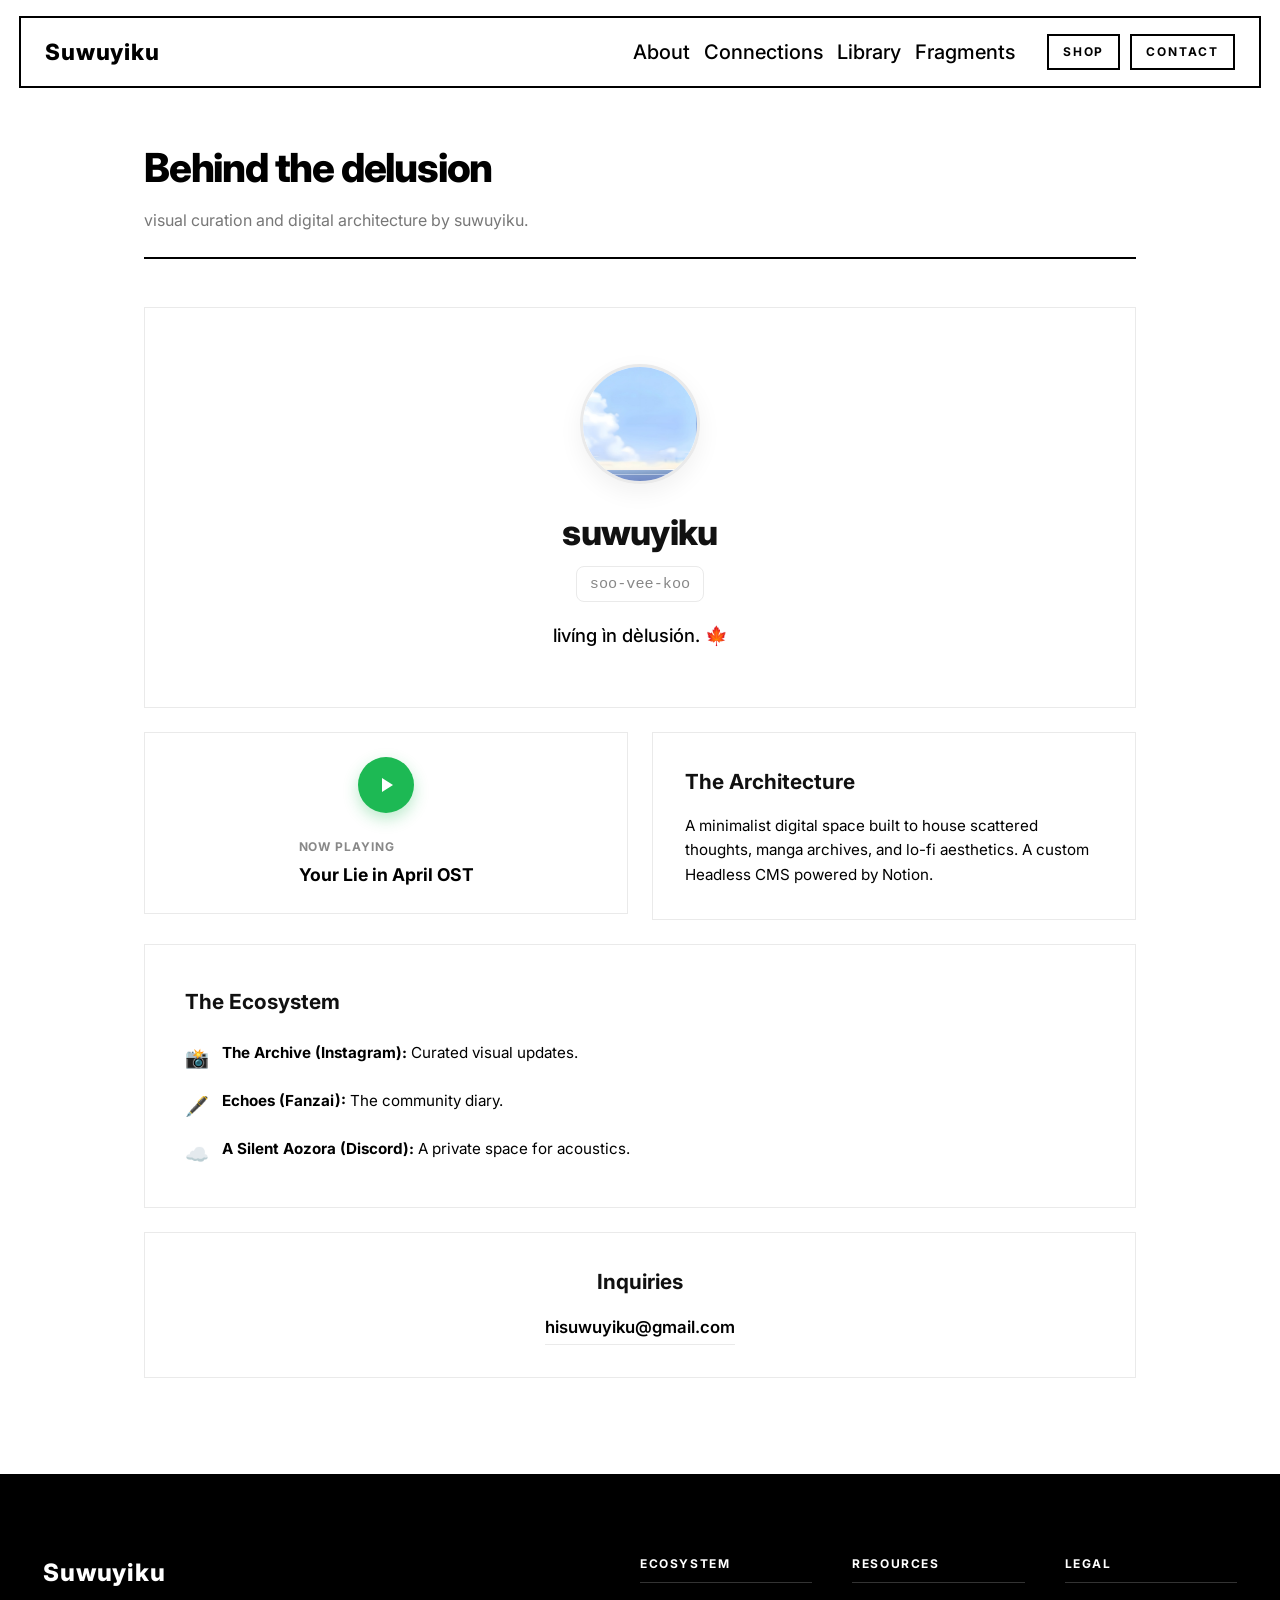
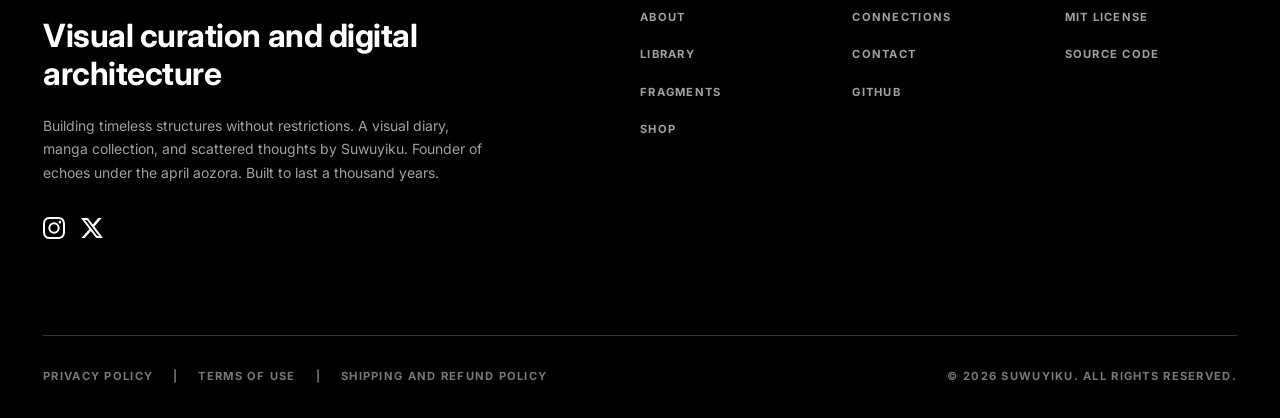
==== commit fbd7939d: "Update about.html" ====
--- a/about.html
+++ b/about.html
@@ -6,7 +6,7 @@
     <meta name="google-site-verification" content="PBP_jXkzOYsuMUxEpSyD3RMMLK9uf7czmxw5eCV5MUw" />
     <meta name="description" content="Behind the delusion. The visual curation and digital architecture of Suwuyiku.">
 
-    <title>Profile • Suwuyiku</title>
+    <title>About • Suwuyiku</title>
     
     <link rel="icon" type="image/webp" href="/assets/logo.png">
     
@@ -65,13 +65,14 @@
     </div>
     <div class="sidebar-overlay"></div>
     
-    <!-- UNIFIED THEME HEADER (Matches Connections, Library, & Fragments) -->
+    <!-- UNIFIED THEME HEADER (Now identical to Library & Connections) -->
     <main class="contact-page-wrapper">
         
-        <div class="connections-header-wrapper" style="border-bottom: 1px solid var(--border-color); padding-bottom: 2rem; margin-bottom: 2.5rem;">
+        <!-- Stripped all inline styles so it perfectly inherits your native style.css line -->
+        <div class="connections-header-wrapper">
             <div class="connections-header-left">
-                <h1>Profile</h1>
-                <p>The central node of the delusion.</p>
+                <h1>Behind the delusion</h1>
+                <p>visual curation and digital architecture by <span class="name-glow">suwuyiku</span>.</p>
             </div>
         </div>
         
@@ -98,7 +99,7 @@
                     <p style="font-size: 0.75rem; text-transform: uppercase; letter-spacing: 0.08em; color: var(--hover-gray); margin: 0 0 0.3rem 0; font-weight: 700;">Now Playing</p>
                     <h3 style="margin: 0; font-size: 1.1rem; font-weight: 700; color: var(--kodansha-black);">Your Lie in April OST</h3>
                 </div>
-                <!-- AUDIO SOURCE: You must add this mp3 file to your assets folder! -->
+                <!-- AUDIO SOURCE -->
                 <audio id="bg-audio" src="assets/audio/ylia.mp3"></audio> 
             </div>
 
@@ -191,7 +192,7 @@
         </div>
     </footer>
 
-    <!-- COMBINED SCRIPT ENGINE (Sidebar + Spotify logic) -->
+    <!-- COMBINED SCRIPT ENGINE -->
     <script>
         document.addEventListener("DOMContentLoaded", () => {
             
@@ -212,7 +213,7 @@
                 overlay.addEventListener('click', toggleMenu);
             }
 
-            // 2. SPOTIFY PLAYER LOGIC (With cinematic fade-in)
+            // 2. SPOTIFY PLAYER LOGIC
             const playBtn = document.getElementById('spotify-play-btn');
             const audio = document.getElementById('bg-audio');
             const playIcon = document.getElementById('play-icon');
@@ -223,34 +224,29 @@
 
                 playBtn.addEventListener('click', () => {
                     if (audio.paused) {
-                        // Swap Icons
                         playIcon.style.display = 'none';
                         pauseIcon.style.display = 'block';
                         
-                        // Cinematic Fade In
                         audio.volume = 0;
                         audio.play();
                         clearInterval(fadeInterval);
                         fadeInterval = setInterval(() => {
                             if (audio.volume < 0.95) {
-                                audio.volume += 0.05; // Fades in smoothly over ~1 second
+                                audio.volume += 0.05; 
                             } else {
                                 audio.volume = 1;
                                 clearInterval(fadeInterval);
                             }
                         }, 50);
                     } else {
-                        // Swap Icons
                         pauseIcon.style.display = 'none';
                         playIcon.style.display = 'block';
                         
-                        // Pause instantly
                         audio.pause();
                         clearInterval(fadeInterval);
                     }
                 });
                 
-                // Reset to play icon if the song ends naturally
                 audio.addEventListener('ended', () => {
                     pauseIcon.style.display = 'none';
                     playIcon.style.display = 'block';
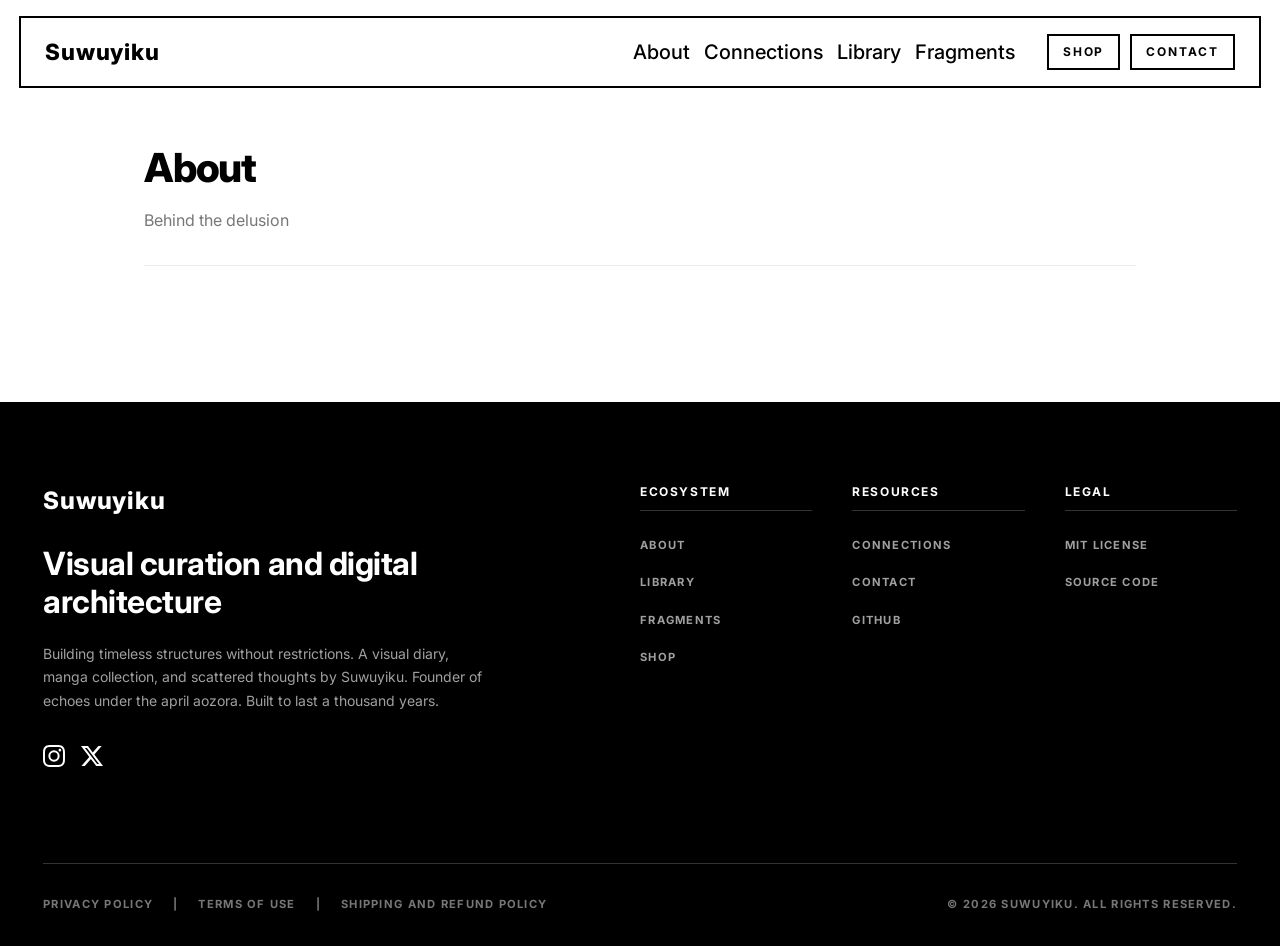
==== commit 85f9d6f9: "Update about.html" ====
--- a/about.html
+++ b/about.html
@@ -3,7 +3,6 @@
 <head>
     <meta charset="UTF-8">
     <meta name="viewport" content="width=device-width, initial-scale=1.0">
-    <meta name="google-site-verification" content="PBP_jXkzOYsuMUxEpSyD3RMMLK9uf7czmxw5eCV5MUw" />
     <meta name="description" content="Behind the delusion. The visual curation and digital architecture of Suwuyiku.">
 
     <title>About • Suwuyiku</title>
@@ -65,78 +64,19 @@
     </div>
     <div class="sidebar-overlay"></div>
     
-    <!-- UNIFIED THEME HEADER (Now identical to Library & Connections) -->
+    <!-- UNIFIED THEME HEADER -->
     <main class="contact-page-wrapper">
         
-        <!-- Stripped all inline styles so it perfectly inherits your native style.css line -->
-        <div class="connections-header-wrapper">
+        <!-- The left-aligned typography header with the perfect line -->
+        <div class="connections-header-wrapper" style="border-bottom: 1px solid var(--border-color); padding-bottom: 2rem; margin-bottom: 2.5rem;">
             <div class="connections-header-left">
-                <h1>Behind the delusion</h1>
-                <p>visual curation and digital architecture by <span class="name-glow">suwuyiku</span>.</p>
+                <h1>About</h1>
+                <p>Behind the delusion</p>
             </div>
         </div>
         
-        <!-- PROFILE BENTO GRID -->
-        <div class="connections-grid">
-            
-            <!-- 1. The Avatar Profile Card (Spans Full Width) -->
-            <div class="bento-card profile-card" style="grid-column: 1 / -1; padding: 3.5rem 2rem; display: flex; flex-direction: column; align-items: center; text-align: center;">
-                <img src="assets/logo/me.jpg" alt="Suwuyiku" style="width: 7.5rem; height: 7.5rem; border-radius: 50%; object-fit: cover; border: 3px solid var(--border-color); margin-bottom: 1.2rem; box-shadow: 0 8px 24px rgba(0,0,0,0.06);">
-                <h2 style="font-size: 2.2rem; margin: 0; font-weight: 800; letter-spacing: -0.02em;">suwuyiku</h2>
-                <p style="color: var(--hover-gray); font-size: 0.95rem; margin: 0.4rem 0 1.2rem 0; font-family: monospace; background: var(--bg-color); padding: 0.3rem 0.8rem; border-radius: 0.5rem; border: 1px solid var(--border-color);">soo-vee-koo</p>
-                <p style="font-size: 1.15rem; font-weight: 500; margin: 0; color: var(--kodansha-black);">livíng ìn dèlusión. 🍁</p>
-            </div>
-            
-            <!-- 2. The Custom Spotify Player -->
-            <div class="bento-card spotify-card" style="padding: 1.5rem 2rem; display: flex; align-items: center; gap: 1.5rem;">
-                <button id="spotify-play-btn" class="spotify-btn" aria-label="Play Music">
-                    <!-- SVG Play Icon -->
-                    <svg id="play-icon" viewBox="0 0 24 24" width="24" height="24" fill="#ffffff"><path d="M8 5v14l11-7z"/></svg>
-                    <!-- SVG Pause Icon -->
-                    <svg id="pause-icon" viewBox="0 0 24 24" width="24" height="24" fill="#ffffff" style="display: none;"><path d="M6 19h4V5H6v14zm8-14v14h4V5h-4z"/></svg>
-                </button>
-                <div class="spotify-info">
-                    <p style="font-size: 0.75rem; text-transform: uppercase; letter-spacing: 0.08em; color: var(--hover-gray); margin: 0 0 0.3rem 0; font-weight: 700;">Now Playing</p>
-                    <h3 style="margin: 0; font-size: 1.1rem; font-weight: 700; color: var(--kodansha-black);">Your Lie in April OST</h3>
-                </div>
-                <!-- AUDIO SOURCE -->
-                <audio id="bg-audio" src="assets/audio/ylia.mp3"></audio> 
-            </div>
+        <!-- YOUR NEW CONTENT WILL GO HERE -->
 
-            <!-- 3. The Architecture -->
-            <div class="bento-card architecture-card" style="padding: 2rem;">
-                <h2 style="font-size: 1.3rem; margin-bottom: 1rem;">The Architecture</h2>
-                <p style="color: var(--kodansha-black); line-height: 1.6; font-size: 0.95rem;">
-                    A minimalist digital space built to house scattered thoughts, manga archives, and lo-fi aesthetics. A custom Headless CMS powered by Notion.
-                </p>
-            </div>
-
-            <!-- 4. The Ecosystem (Spans Full Width) -->
-            <div class="bento-card ecosystem-card" style="grid-column: 1 / -1; padding: 2.5rem;">
-                <h2 style="font-size: 1.3rem; margin-bottom: 1.5rem;">The Ecosystem</h2>
-                <ul style="list-style: none; padding: 0; margin: 0; display: flex; flex-direction: column; gap: 1.2rem;">
-                    <li style="display: flex; align-items: flex-start; gap: 0.8rem; font-size: 0.95rem; color: var(--kodansha-black); line-height: 1.5;">
-                        <span style="font-size: 1.2rem; transform: translateY(2px);">📸</span> 
-                        <span><strong>The Archive (Instagram):</strong> Curated visual updates.</span>
-                    </li>
-                    <li style="display: flex; align-items: flex-start; gap: 0.8rem; font-size: 0.95rem; color: var(--kodansha-black); line-height: 1.5;">
-                        <span style="font-size: 1.2rem; transform: translateY(2px);">🖋️</span> 
-                        <span><strong>Echoes (Fanzai):</strong> The community diary.</span>
-                    </li>
-                    <li style="display: flex; align-items: flex-start; gap: 0.8rem; font-size: 0.95rem; color: var(--kodansha-black); line-height: 1.5;">
-                        <span style="font-size: 1.2rem; transform: translateY(2px);">☁️</span> 
-                        <span><strong>A Silent Aozora (Discord):</strong> A private space for acoustics.</span>
-                    </li>
-                </ul>
-            </div>
-
-            <!-- 5. Inquiries -->
-            <div class="bento-card inquiries-card" style="grid-column: 1 / -1; padding: 2rem 2.5rem; display: flex; align-items: center; justify-content: space-between; flex-wrap: wrap; gap: 1rem;">
-                <h2 style="font-size: 1.3rem; margin: 0;">Inquiries</h2>
-                <a href="mailto:hisuwuyiku@gmail.com" style="color: var(--kodansha-black); font-weight: 600; text-decoration: none; border-bottom: 1px solid var(--border-color); padding-bottom: 0.2rem; font-size: 1.05rem;">hisuwuyiku@gmail.com</a>
-            </div>
-
-        </div>
     </main>
 
     <!-- FOOTER -->
@@ -192,11 +132,9 @@
         </div>
     </footer>
 
-    <!-- COMBINED SCRIPT ENGINE -->
+    <!-- MOBILE MENU SCRIPT ONLY -->
     <script>
         document.addEventListener("DOMContentLoaded", () => {
-            
-            // 1. MOBILE SIDEBAR LOGIC
             const hamburger = document.querySelector('.hamburger-btn');
             const sidebar = document.querySelector('.mobile-sidebar');
             const overlay = document.querySelector('.sidebar-overlay');
@@ -212,46 +150,6 @@
                 closeBtn.addEventListener('click', toggleMenu);
                 overlay.addEventListener('click', toggleMenu);
             }
-
-            // 2. SPOTIFY PLAYER LOGIC
-            const playBtn = document.getElementById('spotify-play-btn');
-            const audio = document.getElementById('bg-audio');
-            const playIcon = document.getElementById('play-icon');
-            const pauseIcon = document.getElementById('pause-icon');
-
-            if(playBtn && audio) {
-                let fadeInterval;
-
-                playBtn.addEventListener('click', () => {
-                    if (audio.paused) {
-                        playIcon.style.display = 'none';
-                        pauseIcon.style.display = 'block';
-                        
-                        audio.volume = 0;
-                        audio.play();
-                        clearInterval(fadeInterval);
-                        fadeInterval = setInterval(() => {
-                            if (audio.volume < 0.95) {
-                                audio.volume += 0.05; 
-                            } else {
-                                audio.volume = 1;
-                                clearInterval(fadeInterval);
-                            }
-                        }, 50);
-                    } else {
-                        pauseIcon.style.display = 'none';
-                        playIcon.style.display = 'block';
-                        
-                        audio.pause();
-                        clearInterval(fadeInterval);
-                    }
-                });
-                
-                audio.addEventListener('ended', () => {
-                    pauseIcon.style.display = 'none';
-                    playIcon.style.display = 'block';
-                });
-            }
         });
     </script>
 </body>
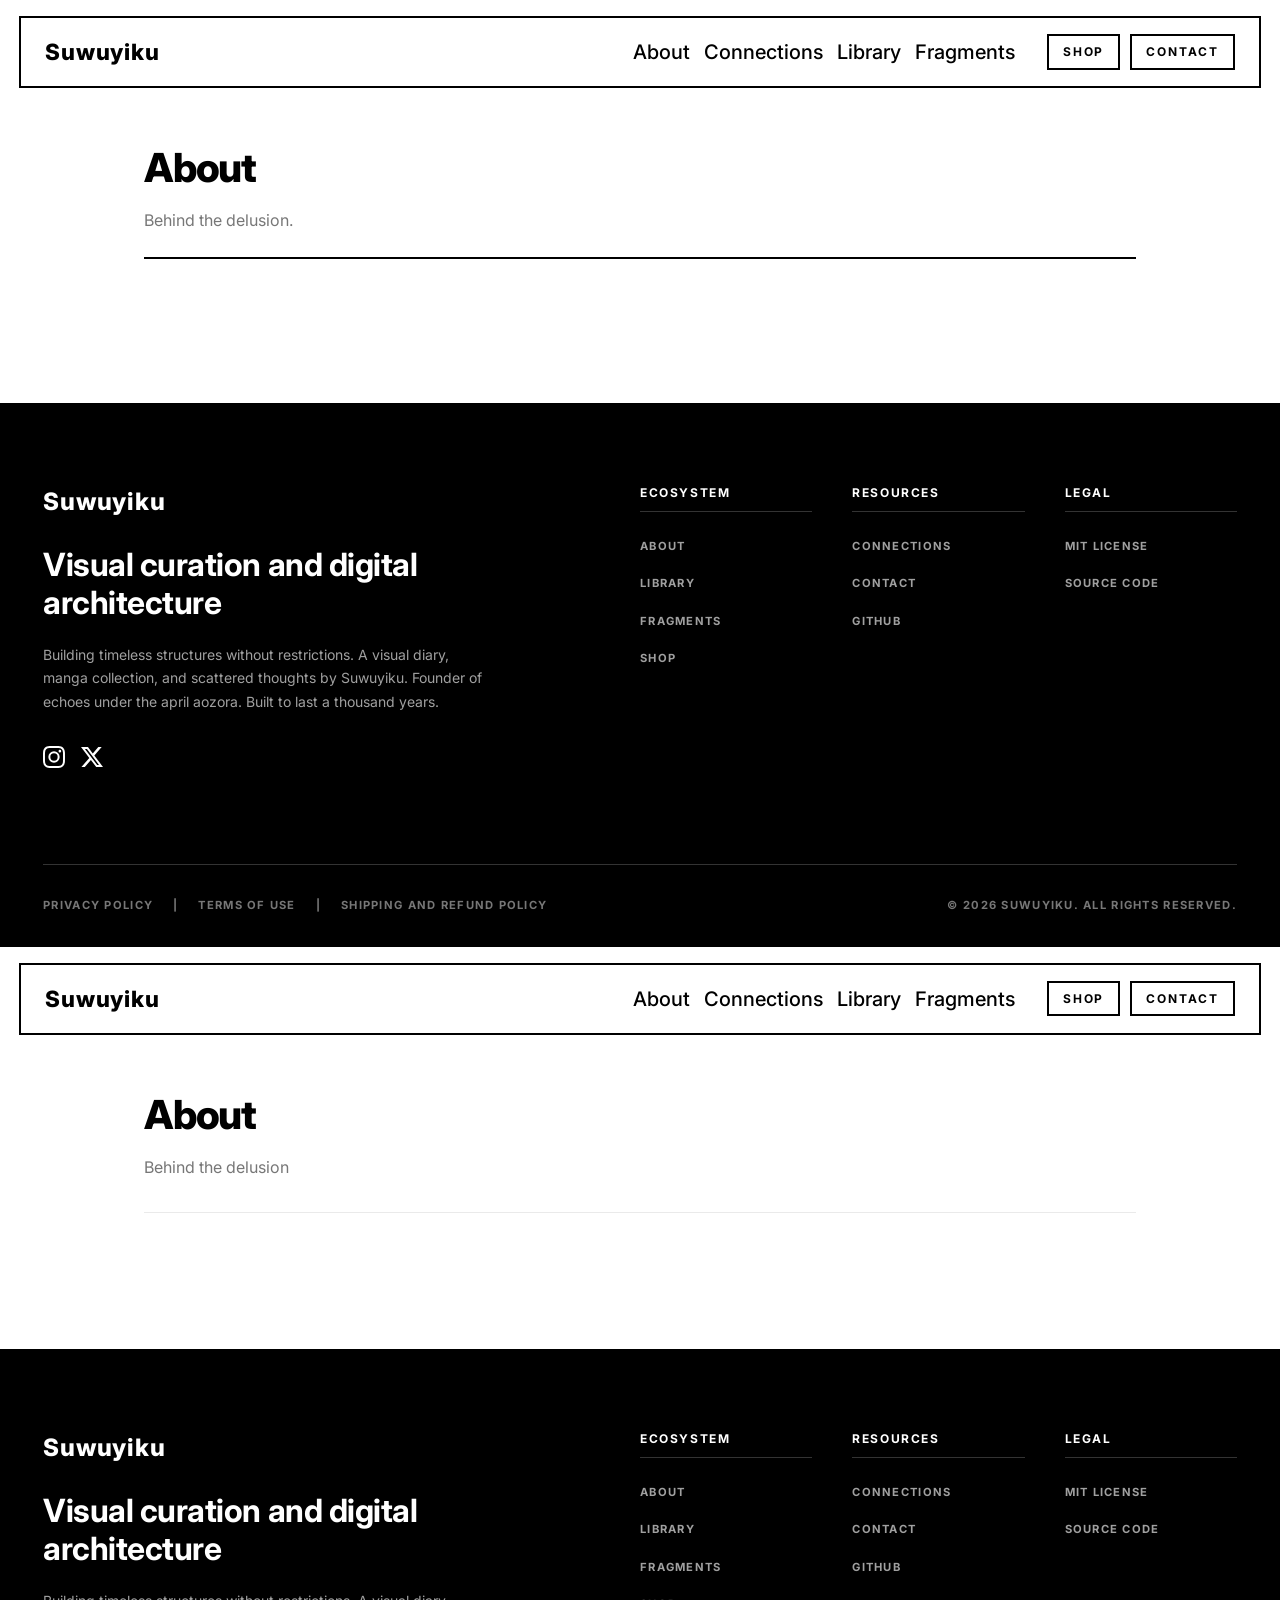
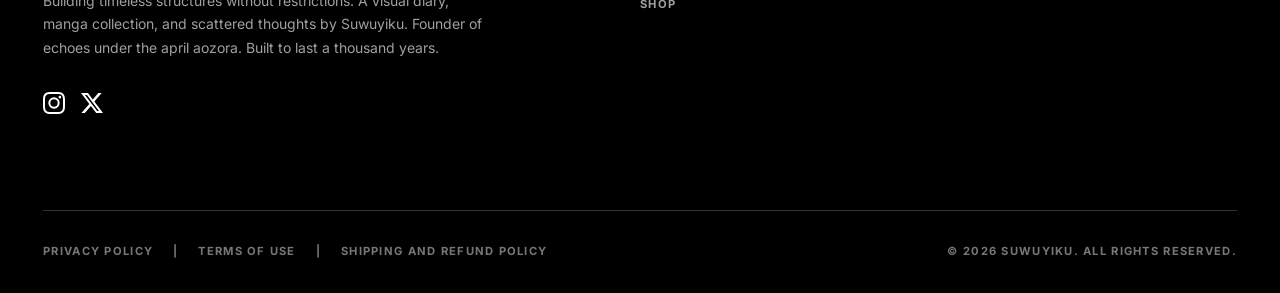
==== commit 881f8853: "Update about.html" ====
--- a/about.html
+++ b/about.html
@@ -67,15 +67,17 @@
     <!-- UNIFIED THEME HEADER -->
     <main class="contact-page-wrapper">
         
-        <!-- The left-aligned typography header with the perfect line -->
-        <div class="connections-header-wrapper" style="border-bottom: 1px solid var(--border-color); padding-bottom: 2rem; margin-bottom: 2.5rem;">
+        <!-- PURE HEADER: No inline styles. Inherits the exact line from style.css -->
+        <div class="connections-header-wrapper">
             <div class="connections-header-left">
                 <h1>About</h1>
-                <p>Behind the delusion</p>
+                <p>Behind the delusion.</p>
             </div>
         </div>
         
-        <!-- YOUR NEW CONTENT WILL GO HERE -->
+        <!-- ========================================== -->
+        <!-- YOUR NEW CONTENT WILL GO HERE              -->
+        <!-- ========================================== -->
 
     </main>
 
@@ -153,4 +155,159 @@
         });
     </script>
 </body>
+</html><!DOCTYPE html>
+<html lang="en">
+<head>
+    <meta charset="UTF-8">
+    <meta name="viewport" content="width=device-width, initial-scale=1.0">
+    <meta name="description" content="Behind the delusion. The visual curation and digital architecture of Suwuyiku.">
+
+    <title>About • Suwuyiku</title>
+    
+    <link rel="icon" type="image/webp" href="/assets/logo.png">
+    
+    <!-- Strict External Stylesheet Link -->
+    <link rel="stylesheet" href="/style.css">
+    
+    <link href="https://fonts.googleapis.com/css2?family=Inter:wght@400;500;600;700;800&display=swap" rel="stylesheet">
+    <link href="https://fonts.googleapis.com/css2?family=Bebas+Neue&family=Caveat:wght@700&family=Fredoka:wght@600&family=Sniglet&family=Teko:wght@600&display=swap" rel="stylesheet">
+</head>
+<body>
+
+    <!-- NAV BAR -->
+    <nav class="top-nav">
+        <div class="nav-left">
+            <a href="/" style="text-decoration: none;"><span class="logo-text">Suwuyiku</span></a>
+        </div>
+        <div class="nav-right">
+            <ul class="nav-links">
+                <li><a href="/about" class="active">About</a></li>
+                <li><a href="/connections">Connections</a></li>
+                <li><a href="/library">Library</a></li>
+                <li><a href="/fragments">Fragments</a></li>
+            </ul>
+            <div class="nav-actions">
+                <a href="https://suwuyiku.pages.dev/shop" class="btn-action">SHOP</a>
+                <a href="/contact" class="btn-action">CONTACT</a>
+            </div>
+            <button class="hamburger-btn" aria-label="Open Menu">
+                <span class="bar"></span><span class="bar"></span><span class="bar"></span>
+            </button>
+        </div>
+    </nav>
+
+    <!-- MOBILE SIDEBAR -->
+    <div class="mobile-sidebar">
+        <div class="sidebar-header">
+            <a href="/" class="sidebar-logo" style="text-decoration: none;">Suwuyiku</a>
+            <button class="close-sidebar-btn" aria-label="Close Menu">&times;</button>
+        </div>
+        <div class="sidebar-menu-container">
+            <ul class="sidebar-links">
+                <li><a href="/">Home</a></li>
+                <li><a href="/about">About</a></li>
+                <li><a href="/connections">Connections</a></li>
+                <li><a href="/library">Library</a></li>
+                <li><a href="/fragments">Fragments</a></li>
+            </ul>
+            <div class="sidebar-actions">
+                <a href="https://suwuyiku.pages.dev/shop" class="sidebar-btn-action">SHOP</a>
+                <a href="/contact" class="sidebar-btn-action">CONTACT</a>
+            </div>
+        </div>
+        <div class="sidebar-footer">
+            <span class="copyright">&copy; 2026 SUWUYIKU. ALL RIGHTS RESERVED.</span>
+        </div>
+    </div>
+    <div class="sidebar-overlay"></div>
+    
+    <!-- UNIFIED THEME HEADER -->
+    <main class="contact-page-wrapper">
+        
+        <!-- The left-aligned typography header with the perfect line -->
+        <div class="connections-header-wrapper" style="border-bottom: 1px solid var(--border-color); padding-bottom: 2rem; margin-bottom: 2.5rem;">
+            <div class="connections-header-left">
+                <h1>About</h1>
+                <p>Behind the delusion</p>
+            </div>
+        </div>
+        
+        <!-- YOUR NEW CONTENT WILL GO HERE -->
+
+    </main>
+
+    <!-- FOOTER -->
+    <footer class="site-footer">
+        <div class="footer-top">
+            <div class="footer-brand">
+                <span class="logo-text footer-logo">Suwuyiku</span>
+                <h2>Visual curation and digital architecture</h2>
+                <p>Building timeless structures without restrictions. A visual diary, manga collection, and scattered thoughts by Suwuyiku. Founder of echoes under the april aozora. Built to last a thousand years.</p>
+                <div class="footer-social-icons">
+                    <a href="https://instagram.com/Suwuyiku" target="_blank" rel="noopener noreferrer" aria-label="Instagram">
+                        <svg viewBox="0 0 24 24" width="22" height="22" fill="currentColor"><path d="M12 2.163c3.204 0 3.584.012 4.85.07 3.252.148 4.771 1.691 4.919 4.919.058 1.265.069 1.645.069 4.849 0 3.205-.012 3.584-.069 4.849-.149 3.225-1.664 4.771-4.919 4.919-1.266.058-1.644.07-4.85.07-3.204 0-3.584-.012-4.849-.07-3.26-.149-4.771-1.7-4.919-4.92-.058-1.265-.07-1.644-.07-4.849 0-3.204.013-3.583.07-4.849.149-3.227 1.664-4.771 4.919-4.919 1.266-.057 1.645-.069 4.849-.069zM12 0C8.741 0 8.333.014 7.053.072 2.695.272.273 2.69.073 7.052.014 8.333 0 8.741 0 12c0 3.259.014 3.668.072 4.948.2 4.358 2.618 6.78 6.98 6.98C8.333 23.986 8.741 24 12 24c3.259 0 3.668-.014 4.948-.072 4.354-.2 6.782-2.618 6.979-6.98.059-1.28.073-1.689.073-4.948 0-3.259-.014-3.667-.072-4.947-.196-4.354-2.617-6.78-6.979-6.98C15.668.014 15.259 0 12 0zm0 5.838a6.162 6.162 0 100 12.324 6.162 6.162 0 000-12.324zM12 16a4 4 0 110-8 4 4 0 010 8zm6.406-11.845a1.44 1.44 0 100 2.881 1.44 1.44 0 000-2.881z"/></svg>
+                    </a>
+                    <a href="https://x.com/Suwuyiku" target="_blank" rel="noopener noreferrer" aria-label="X (Twitter)">
+                        <svg viewBox="0 0 24 24" width="22" height="22" fill="currentColor"><path d="M18.901 1.153h3.68l-8.04 9.19L24 22.846h-7.406l-5.8-7.584-6.638 7.584H.474l8.6-9.83L0 1.154h7.594l5.243 6.932ZM17.61 20.644h2.039L6.486 3.24H4.298Z"/></svg>
+                    </a>
+                </div>
+            </div>
+            <div class="footer-links">
+                <div class="link-column">
+                    <h3>Ecosystem</h3>
+                    <ul>
+                        <li><a href="/about">About</a></li>
+                        <li><a href="/library">Library</a></li>
+                        <li><a href="/fragments">Fragments</a></li>
+                        <li><a href="https://suwuyiku.pages.dev/shop">Shop</a></li>
+                    </ul>
+                </div>
+                <div class="link-column">
+                    <h3>Resources</h3>
+                    <ul>
+                        <li><a href="/connections">Connections</a></li>
+                        <li><a href="/contact">Contact</a></li>
+                        <li><a href="https://github.com/Suwuyiku">GitHub</a></li>
+                    </ul>
+                </div>
+                <div class="link-column">
+                    <h3>Legal</h3>
+                    <ul>
+                        <li><a href="https://github.com/Suwuyiku/suwuyiku/blob/main/LICENSE">MIT License</a></li>
+                        <li><a href="https://github.com/Suwuyiku/suwuyiku">Source Code</a></li>
+                    </ul>
+                </div>
+            </div>
+        </div>
+        <div class="footer-bottom">
+            <div class="footer-bottom-links">
+                <a href="/legal/privacy-policy">Privacy Policy</a><span class="divider">|</span>
+                <a href="/legal/terms-of-use">Terms of Use</a><span class="divider">|</span>
+                <a href="/legal/shipping-and-refund">Shipping and Refund Policy</a>
+            </div>
+            <div class="copyright">&copy; 2026 Suwuyiku. All Rights Reserved.</div>
+        </div>
+    </footer>
+
+    <!-- MOBILE MENU SCRIPT ONLY -->
+    <script>
+        document.addEventListener("DOMContentLoaded", () => {
+            const hamburger = document.querySelector('.hamburger-btn');
+            const sidebar = document.querySelector('.mobile-sidebar');
+            const overlay = document.querySelector('.sidebar-overlay');
+            const closeBtn = document.querySelector('.close-sidebar-btn');
+
+            if (hamburger && sidebar && overlay && closeBtn) {
+                function toggleMenu() {
+                    sidebar.classList.toggle('active');
+                    overlay.classList.toggle('active');
+                    document.body.classList.toggle('no-scroll'); 
+                }
+                hamburger.addEventListener('click', toggleMenu);
+                closeBtn.addEventListener('click', toggleMenu);
+                overlay.addEventListener('click', toggleMenu);
+            }
+        });
+    </script>
+</body>
 </html>
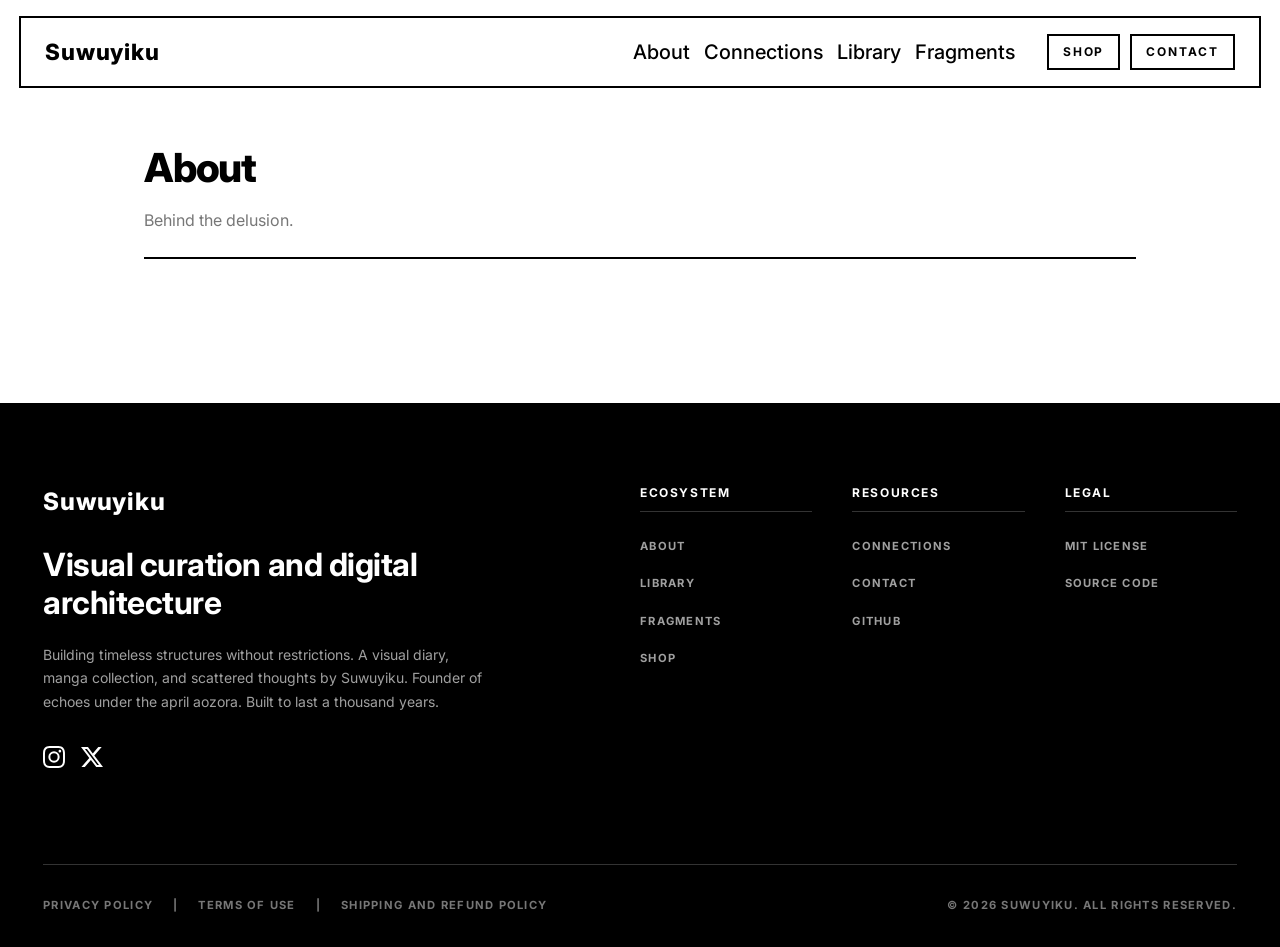
==== commit 82777974: "Refactor about.html to eliminate redundancy Removed duplicate HTML structure and cleaned up the docu" ====
--- a/about.html
+++ b/about.html
@@ -155,159 +155,4 @@
         });
     </script>
 </body>
-</html><!DOCTYPE html>
-<html lang="en">
-<head>
-    <meta charset="UTF-8">
-    <meta name="viewport" content="width=device-width, initial-scale=1.0">
-    <meta name="description" content="Behind the delusion. The visual curation and digital architecture of Suwuyiku.">
-
-    <title>About • Suwuyiku</title>
-    
-    <link rel="icon" type="image/webp" href="/assets/logo.png">
-    
-    <!-- Strict External Stylesheet Link -->
-    <link rel="stylesheet" href="/style.css">
-    
-    <link href="https://fonts.googleapis.com/css2?family=Inter:wght@400;500;600;700;800&display=swap" rel="stylesheet">
-    <link href="https://fonts.googleapis.com/css2?family=Bebas+Neue&family=Caveat:wght@700&family=Fredoka:wght@600&family=Sniglet&family=Teko:wght@600&display=swap" rel="stylesheet">
-</head>
-<body>
-
-    <!-- NAV BAR -->
-    <nav class="top-nav">
-        <div class="nav-left">
-            <a href="/" style="text-decoration: none;"><span class="logo-text">Suwuyiku</span></a>
-        </div>
-        <div class="nav-right">
-            <ul class="nav-links">
-                <li><a href="/about" class="active">About</a></li>
-                <li><a href="/connections">Connections</a></li>
-                <li><a href="/library">Library</a></li>
-                <li><a href="/fragments">Fragments</a></li>
-            </ul>
-            <div class="nav-actions">
-                <a href="https://suwuyiku.pages.dev/shop" class="btn-action">SHOP</a>
-                <a href="/contact" class="btn-action">CONTACT</a>
-            </div>
-            <button class="hamburger-btn" aria-label="Open Menu">
-                <span class="bar"></span><span class="bar"></span><span class="bar"></span>
-            </button>
-        </div>
-    </nav>
-
-    <!-- MOBILE SIDEBAR -->
-    <div class="mobile-sidebar">
-        <div class="sidebar-header">
-            <a href="/" class="sidebar-logo" style="text-decoration: none;">Suwuyiku</a>
-            <button class="close-sidebar-btn" aria-label="Close Menu">&times;</button>
-        </div>
-        <div class="sidebar-menu-container">
-            <ul class="sidebar-links">
-                <li><a href="/">Home</a></li>
-                <li><a href="/about">About</a></li>
-                <li><a href="/connections">Connections</a></li>
-                <li><a href="/library">Library</a></li>
-                <li><a href="/fragments">Fragments</a></li>
-            </ul>
-            <div class="sidebar-actions">
-                <a href="https://suwuyiku.pages.dev/shop" class="sidebar-btn-action">SHOP</a>
-                <a href="/contact" class="sidebar-btn-action">CONTACT</a>
-            </div>
-        </div>
-        <div class="sidebar-footer">
-            <span class="copyright">&copy; 2026 SUWUYIKU. ALL RIGHTS RESERVED.</span>
-        </div>
-    </div>
-    <div class="sidebar-overlay"></div>
-    
-    <!-- UNIFIED THEME HEADER -->
-    <main class="contact-page-wrapper">
-        
-        <!-- The left-aligned typography header with the perfect line -->
-        <div class="connections-header-wrapper" style="border-bottom: 1px solid var(--border-color); padding-bottom: 2rem; margin-bottom: 2.5rem;">
-            <div class="connections-header-left">
-                <h1>About</h1>
-                <p>Behind the delusion</p>
-            </div>
-        </div>
-        
-        <!-- YOUR NEW CONTENT WILL GO HERE -->
-
-    </main>
-
-    <!-- FOOTER -->
-    <footer class="site-footer">
-        <div class="footer-top">
-            <div class="footer-brand">
-                <span class="logo-text footer-logo">Suwuyiku</span>
-                <h2>Visual curation and digital architecture</h2>
-                <p>Building timeless structures without restrictions. A visual diary, manga collection, and scattered thoughts by Suwuyiku. Founder of echoes under the april aozora. Built to last a thousand years.</p>
-                <div class="footer-social-icons">
-                    <a href="https://instagram.com/Suwuyiku" target="_blank" rel="noopener noreferrer" aria-label="Instagram">
-                        <svg viewBox="0 0 24 24" width="22" height="22" fill="currentColor"><path d="M12 2.163c3.204 0 3.584.012 4.85.07 3.252.148 4.771 1.691 4.919 4.919.058 1.265.069 1.645.069 4.849 0 3.205-.012 3.584-.069 4.849-.149 3.225-1.664 4.771-4.919 4.919-1.266.058-1.644.07-4.85.07-3.204 0-3.584-.012-4.849-.07-3.26-.149-4.771-1.7-4.919-4.92-.058-1.265-.07-1.644-.07-4.849 0-3.204.013-3.583.07-4.849.149-3.227 1.664-4.771 4.919-4.919 1.266-.057 1.645-.069 4.849-.069zM12 0C8.741 0 8.333.014 7.053.072 2.695.272.273 2.69.073 7.052.014 8.333 0 8.741 0 12c0 3.259.014 3.668.072 4.948.2 4.358 2.618 6.78 6.98 6.98C8.333 23.986 8.741 24 12 24c3.259 0 3.668-.014 4.948-.072 4.354-.2 6.782-2.618 6.979-6.98.059-1.28.073-1.689.073-4.948 0-3.259-.014-3.667-.072-4.947-.196-4.354-2.617-6.78-6.979-6.98C15.668.014 15.259 0 12 0zm0 5.838a6.162 6.162 0 100 12.324 6.162 6.162 0 000-12.324zM12 16a4 4 0 110-8 4 4 0 010 8zm6.406-11.845a1.44 1.44 0 100 2.881 1.44 1.44 0 000-2.881z"/></svg>
-                    </a>
-                    <a href="https://x.com/Suwuyiku" target="_blank" rel="noopener noreferrer" aria-label="X (Twitter)">
-                        <svg viewBox="0 0 24 24" width="22" height="22" fill="currentColor"><path d="M18.901 1.153h3.68l-8.04 9.19L24 22.846h-7.406l-5.8-7.584-6.638 7.584H.474l8.6-9.83L0 1.154h7.594l5.243 6.932ZM17.61 20.644h2.039L6.486 3.24H4.298Z"/></svg>
-                    </a>
-                </div>
-            </div>
-            <div class="footer-links">
-                <div class="link-column">
-                    <h3>Ecosystem</h3>
-                    <ul>
-                        <li><a href="/about">About</a></li>
-                        <li><a href="/library">Library</a></li>
-                        <li><a href="/fragments">Fragments</a></li>
-                        <li><a href="https://suwuyiku.pages.dev/shop">Shop</a></li>
-                    </ul>
-                </div>
-                <div class="link-column">
-                    <h3>Resources</h3>
-                    <ul>
-                        <li><a href="/connections">Connections</a></li>
-                        <li><a href="/contact">Contact</a></li>
-                        <li><a href="https://github.com/Suwuyiku">GitHub</a></li>
-                    </ul>
-                </div>
-                <div class="link-column">
-                    <h3>Legal</h3>
-                    <ul>
-                        <li><a href="https://github.com/Suwuyiku/suwuyiku/blob/main/LICENSE">MIT License</a></li>
-                        <li><a href="https://github.com/Suwuyiku/suwuyiku">Source Code</a></li>
-                    </ul>
-                </div>
-            </div>
-        </div>
-        <div class="footer-bottom">
-            <div class="footer-bottom-links">
-                <a href="/legal/privacy-policy">Privacy Policy</a><span class="divider">|</span>
-                <a href="/legal/terms-of-use">Terms of Use</a><span class="divider">|</span>
-                <a href="/legal/shipping-and-refund">Shipping and Refund Policy</a>
-            </div>
-            <div class="copyright">&copy; 2026 Suwuyiku. All Rights Reserved.</div>
-        </div>
-    </footer>
-
-    <!-- MOBILE MENU SCRIPT ONLY -->
-    <script>
-        document.addEventListener("DOMContentLoaded", () => {
-            const hamburger = document.querySelector('.hamburger-btn');
-            const sidebar = document.querySelector('.mobile-sidebar');
-            const overlay = document.querySelector('.sidebar-overlay');
-            const closeBtn = document.querySelector('.close-sidebar-btn');
-
-            if (hamburger && sidebar && overlay && closeBtn) {
-                function toggleMenu() {
-                    sidebar.classList.toggle('active');
-                    overlay.classList.toggle('active');
-                    document.body.classList.toggle('no-scroll'); 
-                }
-                hamburger.addEventListener('click', toggleMenu);
-                closeBtn.addEventListener('click', toggleMenu);
-                overlay.addEventListener('click', toggleMenu);
-            }
-        });
-    </script>
-</body>
 </html>
--- a/style.css
+++ b/style.css
@@ -315,106 +315,7 @@
    05. PAGE: ABOUT (Reserved Room)
    ========================================= */
 
-.bio-text {
-    margin-top: 1.5rem;
-    font-size: 0.95rem;
-    line-height: 1.6;
-    color: var(--kodansha-black);
-}
-
-.status-list {
-    list-style: none;
-    padding: 0;
-    margin-top: 1.5rem;
-    display: flex;
-    flex-direction: column;
-    gap: 1rem;
-}
-
-.status-list li {
-    display: flex;
-    align-items: center;
-    gap: 0.85rem;
-    font-size: 0.95rem;
-    color: var(--kodansha-black);
-    font-weight: 500;
-}
-
-.status-icon {
-    font-size: 1.2rem;
-}
-
-.stack-tags {
-    display: flex;
-    flex-wrap: wrap;
-    gap: 0.6rem;
-    margin-top: 1.5rem;
-}
-
-.tag {
-    background: var(--bg-color);
-    border: 1px solid var(--border-color);
-    padding: 0.4rem 0.9rem;
-    border-radius: 2rem;
-    font-size: 0.8rem;
-    font-weight: 600;
-    color: var(--hover-gray);
-    transition: transform 0.3s cubic-bezier(0.22, 1, 0.36, 1), 
-                border-color 0.3s ease, 
-                color 0.3s ease, 
-                box-shadow 0.3s ease;
-}
-
-.tag:hover {
-    border-color: var(--kodansha-black);
-    color: var(--kodansha-black);
-    transform: translateY(-2px);
-    box-shadow: 0 4px 10px rgba(0,0,0,0.05);
-}
-
-.quote-card {
-    display: flex;
-    align-items: center;
-    justify-content: center;
-    padding: 4rem 2rem !important;
-}
-
-.handwriting-quote {
-    text-align: center;
-    font-family: 'Caveat', cursive;
-    font-size: 2.2rem;
-    font-weight: 700;
-    color: var(--kodansha-black);
-    margin: 0;
-}
-
-/* ====================================================
-   PROFILE VIEW: SPOTIFY PLAYER
-   ==================================================== */
-.spotify-btn {
-    width: 3.5rem;
-    height: 3.5rem;
-    border-radius: 50%;
-    background-color: #1DB954;
-    border: none;
-    cursor: pointer;
-    display: flex;
-    align-items: center;
-    justify-content: center;
-    box-shadow: 0 6px 15px rgba(29, 185, 84, 0.3);
-    transition: transform 0.2s cubic-bezier(0.22, 1, 0.36, 1), box-shadow 0.2s ease, background-color 0.2s ease;
-    flex-shrink: 0;
-}
-
-.spotify-btn:hover {
-    transform: scale(1.05);
-    background-color: #1ed760;
-    box-shadow: 0 8px 20px rgba(29, 185, 84, 0.45);
-}
-
-.spotify-btn:active {
-    transform: scale(0.95);
-}
+
 
 /* =========================================
    06. PAGE: SHOP (Reserved Room)
